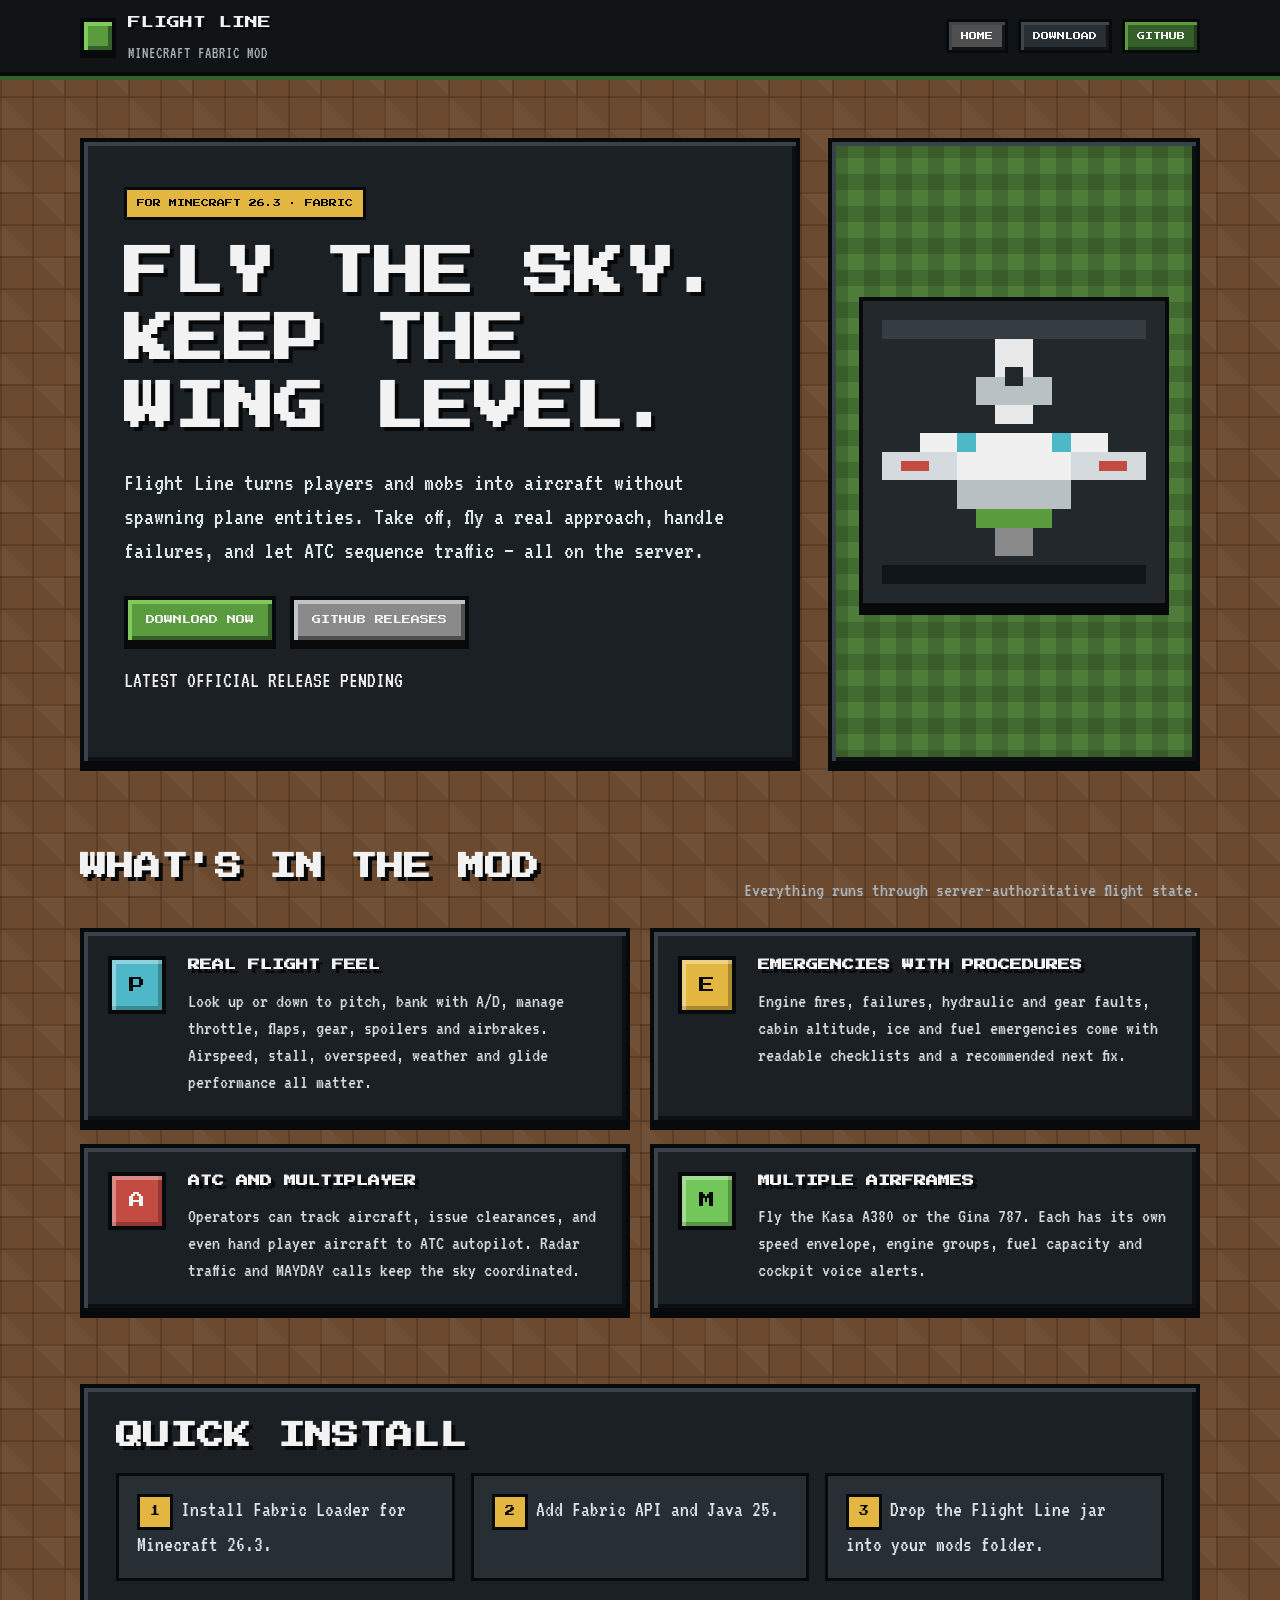
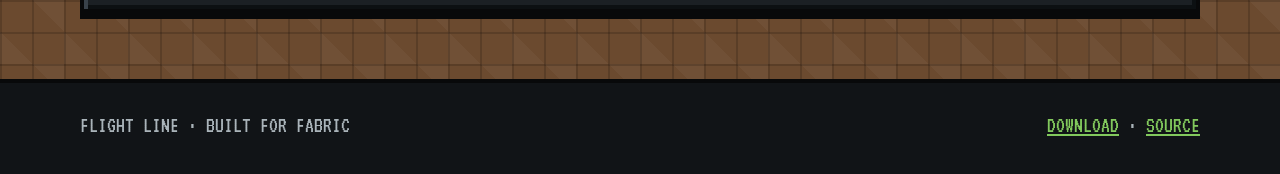
==== docs/index.html @ 32853e90 "Add blocky Flight Line website with release downloads" ====
<!doctype html>
<html lang="en">
<head>
    <meta charset="utf-8">
    <meta name="viewport" content="width=device-width, initial-scale=1">
    <title>Flight Line — Aircraft flight for Minecraft</title>
    <meta name="description" content="Flight Line is a Fabric mod that turns players and mobs into aircraft without adding plane entities. Fly airliners, manage emergencies, and work with ATC.">
    <link rel="stylesheet" href="style.css">
</head>
<body>
    <header class="site-header">
        <div class="container header-inner">
            <a class="brand" href="index.html" aria-label="Flight Line home">
                <span class="brand-mark" aria-hidden="true"></span>
                <span>
                    <span class="brand-name">FLIGHT LINE</span>
                    <span class="brand-sub">MINECRAFT FABRIC MOD</span>
                </span>
            </a>
            <nav class="nav" aria-label="Main navigation">
                <a class="nav-link active" href="index.html">HOME</a>
                <a class="nav-link" href="download.html">DOWNLOAD</a>
                <a class="nav-link github" href="https://github.com/notmicrosoft2000-cmd/flightline" target="_blank" rel="noreferrer">GITHUB</a>
            </nav>
        </div>
    </header>

    <main>
        <section class="container hero">
            <div class="hero-copy pixel-box">
                <span class="eyebrow">FOR MINECRAFT 26.3 · FABRIC</span>
                <h1>Fly the sky.<br>Keep the wing level.</h1>
                <p class="lead">Flight Line turns players and mobs into aircraft without spawning plane entities. Take off, fly a real approach, handle failures, and let ATC sequence traffic — all on the server.</p>
                <div class="hero-actions">
                    <a class="btn primary" href="download.html">DOWNLOAD NOW</a>
                    <a class="btn" href="https://github.com/notmicrosoft2000-cmd/flightline/releases" target="_blank" rel="noreferrer">GITHUB RELEASES</a>
                </div>
                <p><span data-latest-version>LATEST OFFICIAL RELEASE PENDING</span></p>
            </div>

            <div class="art-panel pixel-box" aria-label="Pixel art of a Flight Line aircraft">
                <svg class="pixel-art" viewBox="0 0 32 32" role="img" aria-labelledby="plane-title">
                    <title id="plane-title">Pixel art airliner</title>
                    <rect width="32" height="32" fill="#22282c"/>
                    <rect x="2" y="2" width="28" height="2" fill="#353d43"/>
                    <rect x="2" y="28" width="28" height="2" fill="#111517"/>
                    <rect x="14" y="4" width="4" height="9" fill="#e8e8e8"/>
                    <rect x="12" y="8" width="8" height="3" fill="#b9c1c5"/>
                    <rect x="6" y="14" width="20" height="5" fill="#f0f0f0"/>
                    <rect x="2" y="16" width="8" height="3" fill="#d5dade"/>
                    <rect x="22" y="16" width="8" height="3" fill="#d5dade"/>
                    <rect x="10" y="19" width="12" height="3" fill="#b8c0c4"/>
                    <rect x="12" y="22" width="8" height="2" fill="#5a9b3d"/>
                    <rect x="14" y="24" width="4" height="3" fill="#8a8a8a"/>
                    <rect x="10" y="14" width="2" height="2" fill="#4eb8c8"/>
                    <rect x="20" y="14" width="2" height="2" fill="#4eb8c8"/>
                    <rect x="15" y="7" width="2" height="2" fill="#22282c"/>
                    <rect x="4" y="17" width="3" height="1" fill="#c44b42"/>
                    <rect x="25" y="17" width="3" height="1" fill="#c44b42"/>
                </svg>
            </div>
        </section>

        <section class="container section">
            <div class="section-heading">
                <h2>What's in the mod</h2>
                <p>Everything runs through server-authoritative flight state.</p>
            </div>
            <div class="feature-grid">
                <article class="feature-card pixel-box">
                    <div class="feature-icon" aria-hidden="true">P</div>
                    <div>
                        <h3>Real flight feel</h3>
                        <p>Look up or down to pitch, bank with A/D, manage throttle, flaps, gear, spoilers and airbrakes. Airspeed, stall, overspeed, weather and glide performance all matter.</p>
                    </div>
                </article>
                <article class="feature-card pixel-box">
                    <div class="feature-icon" aria-hidden="true">E</div>
                    <div>
                        <h3>Emergencies with procedures</h3>
                        <p>Engine fires, failures, hydraulic and gear faults, cabin altitude, ice and fuel emergencies come with readable checklists and a recommended next fix.</p>
                    </div>
                </article>
                <article class="feature-card pixel-box">
                    <div class="feature-icon" aria-hidden="true">A</div>
                    <div>
                        <h3>ATC and multiplayer</h3>
                        <p>Operators can track aircraft, issue clearances, and even hand player aircraft to ATC autopilot. Radar traffic and MAYDAY calls keep the sky coordinated.</p>
                    </div>
                </article>
                <article class="feature-card pixel-box">
                    <div class="feature-icon" aria-hidden="true">M</div>
                    <div>
                        <h3>Multiple airframes</h3>
                        <p>Fly the Kasa A380 or the Gina 787. Each has its own speed envelope, engine groups, fuel capacity and cockpit voice alerts.</p>
                    </div>
                </article>
            </div>
        </section>

        <section class="container section">
            <div class="install pixel-box">
                <h2>Quick install</h2>
                <ol class="steps">
                    <li>Install Fabric Loader for Minecraft 26.3.</li>
                    <li>Add Fabric API and Java 25.</li>
                    <li>Drop the Flight Line jar into your mods folder.</li>
                </ol>
            </div>
        </section>
    </main>

    <footer class="site-footer">
        <div class="container">
            <span>FLIGHT LINE · BUILT FOR FABRIC</span>
            <span><a href="download.html">DOWNLOAD</a> · <a href="https://github.com/notmicrosoft2000-cmd/flightline" target="_blank" rel="noreferrer">SOURCE</a></span>
        </div>
    </footer>

    <script src="script.js"></script>
</body>
</html>
---- docs/style.css ----
@import url("https://fonts.googleapis.com/css2?family=Press+Start+2P&family=VT323&display=swap");

:root {
    --black: #08090a;
    --ink: #111417;
    --panel: #1b2024;
    --panel-light: #272e34;
    --stone: #8a8a8a;
    --stone-light: #c3c3c3;
    --stone-dark: #4f4f4f;
    --grass: #5a9b3d;
    --grass-light: #82c95d;
    --grass-dark: #355f29;
    --dirt: #6b4a2f;
    --dirt-dark: #4a3321;
    --white: #f2f2f2;
    --muted: #aab4ba;
    --red: #c44b42;
    --amber: #e2b640;
    --cyan: #4eb8c8;
    --green: #73c75a;
}

* {
    box-sizing: border-box;
}

html {
    scroll-behavior: smooth;
}

body {
    margin: 0;
    min-height: 100vh;
    color: var(--white);
    font-family: "VT323", "Courier New", monospace;
    font-size: 22px;
    line-height: 1.35;
    background-color: var(--dirt);
    background-image:
        linear-gradient(90deg, rgba(0, 0, 0, 0.16) 2px, transparent 2px),
        linear-gradient(rgba(0, 0, 0, 0.16) 2px, transparent 2px),
        linear-gradient(45deg, rgba(255, 255, 255, 0.035) 25%, transparent 25%, transparent 75%, rgba(255, 255, 255, 0.035) 75%);
    background-size: 32px 32px, 32px 32px, 64px 64px;
    image-rendering: pixelated;
}

a {
    color: inherit;
}

img,
svg {
    image-rendering: pixelated;
    shape-rendering: crispEdges;
}

.container {
    width: min(1120px, calc(100% - 40px));
    margin: 0 auto;
}

.site-header {
    background: var(--ink);
    border-bottom: 4px solid var(--black);
    box-shadow: 0 4px 0 var(--grass-dark);
}

.header-inner {
    min-height: 72px;
    display: flex;
    align-items: center;
    justify-content: space-between;
    gap: 20px;
}

.brand {
    display: flex;
    align-items: center;
    gap: 12px;
    text-decoration: none;
}

.brand-mark {
    width: 36px;
    height: 36px;
    background: var(--grass);
    border: 4px solid var(--black);
    box-shadow:
        inset 4px 4px 0 var(--grass-light),
        inset -4px -4px 0 var(--grass-dark),
        0 4px 0 var(--black);
}

.brand-name {
    font-family: "Press Start 2P", "Courier New", monospace;
    font-size: 13px;
    line-height: 1.4;
    color: var(--white);
    text-shadow: 3px 3px 0 var(--black);
}

.brand-sub {
    display: block;
    margin-top: 5px;
    font-family: "VT323", monospace;
    font-size: 16px;
    letter-spacing: 1px;
    color: var(--muted);
    text-shadow: none;
}

.nav {
    display: flex;
    align-items: center;
    gap: 10px;
    flex-wrap: wrap;
}

.nav-link {
    padding: 9px 12px;
    color: var(--white);
    background: var(--panel-light);
    border: 3px solid var(--black);
    box-shadow: inset 3px 3px 0 #3d464d, inset -3px -3px 0 #121619;
    font-family: "Press Start 2P", "Courier New", monospace;
    font-size: 8px;
    text-decoration: none;
    text-transform: uppercase;
}

.nav-link:hover,
.nav-link.active {
    background: var(--stone-dark);
    color: #fff;
}

.nav-link.github {
    background: var(--grass-dark);
    box-shadow: inset 3px 3px 0 var(--grass), inset -3px -3px 0 #233d1e;
}

.pixel-box {
    background: var(--panel);
    border: 4px solid var(--black);
    box-shadow:
        inset 4px 4px 0 #39424a,
        inset -4px -4px 0 #0c1012,
        0 6px 0 var(--black);
}

.btn {
    display: inline-flex;
    align-items: center;
    justify-content: center;
    gap: 10px;
    min-height: 48px;
    padding: 12px 18px;
    color: var(--white);
    background: var(--stone);
    border: 4px solid var(--black);
    box-shadow:
        inset 4px 4px 0 var(--stone-light),
        inset -4px -4px 0 var(--stone-dark),
        0 5px 0 var(--black);
    font-family: "Press Start 2P", "Courier New", monospace;
    font-size: 9px;
    line-height: 1.5;
    text-decoration: none;
    text-transform: uppercase;
    cursor: pointer;
}

.btn:hover {
    background: #a3a3a3;
}

.btn:active {
    transform: translateY(4px);
    box-shadow:
        inset 4px 4px 0 var(--stone-dark),
        inset -4px -4px 0 var(--stone-light),
        0 1px 0 var(--black);
}

.btn.primary {
    background: var(--grass);
    box-shadow:
        inset 4px 4px 0 var(--grass-light),
        inset -4px -4px 0 var(--grass-dark),
        0 5px 0 var(--black);
}

.btn.primary:hover {
    background: #68ae48;
}

.btn.danger {
    background: var(--red);
    box-shadow:
        inset 4px 4px 0 #e07b72,
        inset -4px -4px 0 #7c2c27,
        0 5px 0 var(--black);
}

.btn:focus-visible,
.nav-link:focus-visible {
    outline: 3px solid var(--amber);
    outline-offset: 3px;
}

.hero {
    display: grid;
    grid-template-columns: minmax(0, 1.45fr) minmax(260px, 0.75fr);
    gap: 28px;
    align-items: stretch;
    padding: 62px 0 46px;
}

.hero-copy {
    padding: 44px 40px;
}

.eyebrow {
    display: inline-block;
    margin-bottom: 20px;
    padding: 8px 10px;
    color: var(--black);
    background: var(--amber);
    border: 3px solid var(--black);
    font-family: "Press Start 2P", "Courier New", monospace;
    font-size: 8px;
    text-transform: uppercase;
}

h1,
h2,
h3 {
    font-family: "Press Start 2P", "Courier New", monospace;
    color: var(--white);
    text-shadow: 4px 4px 0 var(--black);
    text-transform: uppercase;
}

h1 {
    margin: 0 0 24px;
    font-size: clamp(24px, 4.6vw, 50px);
    line-height: 1.35;
}

h2 {
    margin: 0 0 18px;
    font-size: clamp(17px, 2.6vw, 27px);
    line-height: 1.45;
}

h3 {
    margin: 0 0 12px;
    font-size: 12px;
    line-height: 1.6;
}

.lead {
    max-width: 660px;
    margin: 0 0 28px;
    color: #dce5e9;
    font-size: 25px;
}

.hero-actions {
    display: flex;
    flex-wrap: wrap;
    gap: 14px;
}

.art-panel {
    display: grid;
    place-items: center;
    min-height: 330px;
    padding: 24px;
    background-color: #4d7d39;
    background-image:
        linear-gradient(90deg, rgba(0, 0, 0, 0.14) 16px, transparent 16px),
        linear-gradient(rgba(0, 0, 0, 0.14) 16px, transparent 16px);
    background-size: 32px 32px;
}

.pixel-art {
    width: min(100%, 310px);
    height: auto;
    border: 4px solid var(--black);
    background: #22282c;
    box-shadow: 0 8px 0 var(--black);
}

.section {
    padding: 36px 0;
}

.section-heading {
    display: flex;
    align-items: end;
    justify-content: space-between;
    gap: 20px;
    margin-bottom: 24px;
}

.section-heading p {
    margin: 0;
    color: var(--muted);
    font-size: 20px;
    text-align: right;
}

.feature-grid {
    display: grid;
    grid-template-columns: repeat(2, minmax(0, 1fr));
    gap: 20px;
}

.feature-card {
    display: grid;
    grid-template-columns: 62px 1fr;
    gap: 18px;
    padding: 24px;
}

.feature-icon {
    width: 58px;
    height: 58px;
    display: grid;
    place-items: center;
    color: var(--black);
    background: var(--cyan);
    border: 4px solid var(--black);
    box-shadow: inset 4px 4px 0 rgba(255, 255, 255, 0.35), inset -4px -4px 0 rgba(0, 0, 0, 0.25);
    font-family: "Press Start 2P", monospace;
    font-size: 16px;
}

.feature-card:nth-child(2) .feature-icon {
    background: var(--amber);
}

.feature-card:nth-child(3) .feature-icon {
    background: var(--red);
    color: var(--white);
}

.feature-card:nth-child(4) .feature-icon {
    background: var(--green);
}

.feature-card p {
    margin: 0;
    color: #d2dade;
    font-size: 20px;
}

.install {
    padding: 28px 32px;
}

.steps {
    display: grid;
    grid-template-columns: repeat(3, minmax(0, 1fr));
    gap: 16px;
    margin: 0;
    padding: 0;
    list-style: none;
    counter-reset: step;
}

.steps li {
    counter-increment: step;
    padding: 18px;
    background: var(--panel-light);
    border: 3px solid var(--black);
    color: #dce4e8;
}

.steps li::before {
    content: counter(step);
    display: inline-grid;
    place-items: center;
    width: 30px;
    height: 30px;
    margin-right: 8px;
    color: var(--black);
    background: var(--amber);
    border: 3px solid var(--black);
    font-family: "Press Start 2P", monospace;
    font-size: 10px;
}

.page-title {
    padding: 46px 0 8px;
}

.page-title p {
    max-width: 720px;
    margin: 0;
    color: var(--muted);
    font-size: 22px;
}

.download-layout {
    display: grid;
    grid-template-columns: minmax(0, 1fr) 310px;
    gap: 22px;
    align-items: start;
    padding: 24px 0 52px;
}

.release-card,
.side-card {
    padding: 26px 28px;
}

.release-status {
    color: var(--amber);
    font-family: "Press Start 2P", monospace;
    font-size: 9px;
    text-transform: uppercase;
}

.release-heading {
    display: flex;
    align-items: center;
    flex-wrap: wrap;
    gap: 10px;
    margin-bottom: 10px;
}

.release-title {
    margin: 0;
    font-family: "Press Start 2P", monospace;
    font-size: 16px;
    line-height: 1.5;
    text-shadow: 3px 3px 0 var(--black);
    overflow-wrap: anywhere;
}

.release-meta {
    margin: 0 0 18px;
    color: var(--muted);
}

.release-notes {
    margin: 0 0 22px;
    padding: 16px;
    max-height: 220px;
    overflow: auto;
    white-space: pre-wrap;
    color: #d3dce0;
    background: #111619;
    border: 3px solid var(--black);
}

.release-actions {
    display: flex;
    flex-wrap: wrap;
    gap: 12px;
}

.tag {
    display: inline-block;
    padding: 6px 8px;
    color: var(--black);
    background: var(--amber);
    border: 3px solid var(--black);
    font-family: "Press Start 2P", monospace;
    font-size: 7px;
    text-transform: uppercase;
}

.tag.prerelease {
    background: var(--red);
    color: var(--white);
}

.release-list {
    display: grid;
    gap: 16px;
    margin-top: 22px;
}

.release-item {
    padding: 20px 22px;
}

.release-item-top {
    display: flex;
    align-items: flex-start;
    justify-content: space-between;
    gap: 14px;
    margin-bottom: 12px;
}

.release-item h3 {
    margin: 0;
    overflow-wrap: anywhere;
}

.release-item .release-meta {
    margin: 0 0 14px;
}

.side-card h3 {
    color: var(--amber);
}

.side-card ul {
    margin: 0;
    padding-left: 24px;
    color: #d2dade;
}

.side-card li + li {
    margin-top: 8px;
}

.side-card code {
    color: var(--green);
    font-family: "VT323", monospace;
    font-size: 20px;
}

.site-footer {
    margin-top: 30px;
    padding: 28px 0 34px;
    background: var(--ink);
    border-top: 4px solid var(--black);
    color: var(--muted);
    text-align: center;
}

.site-footer .container {
    display: flex;
    justify-content: space-between;
    gap: 16px;
    flex-wrap: wrap;
}

.site-footer a {
    color: var(--grass-light);
}

@media (max-width: 860px) {
    .hero,
    .download-layout {
        grid-template-columns: 1fr;
    }

    .hero-copy {
        padding: 30px 24px;
    }

    .section-heading {
        align-items: start;
        flex-direction: column;
    }

    .section-heading p {
        text-align: left;
    }

    .feature-grid {
        grid-template-columns: 1fr;
    }

    .steps {
        grid-template-columns: 1fr;
    }

    .header-inner {
        align-items: flex-start;
        flex-direction: column;
        padding: 16px 0;
    }
}

@media (max-width: 520px) {
    body {
        font-size: 20px;
    }

    .container {
        width: min(100% - 24px, 1120px);
    }

    .hero-copy,
    .release-card,
    .side-card,
    .install {
        padding: 22px 18px;
    }

    .feature-card {
        grid-template-columns: 1fr;
    }

    .btn {
        width: 100%;
    }
}
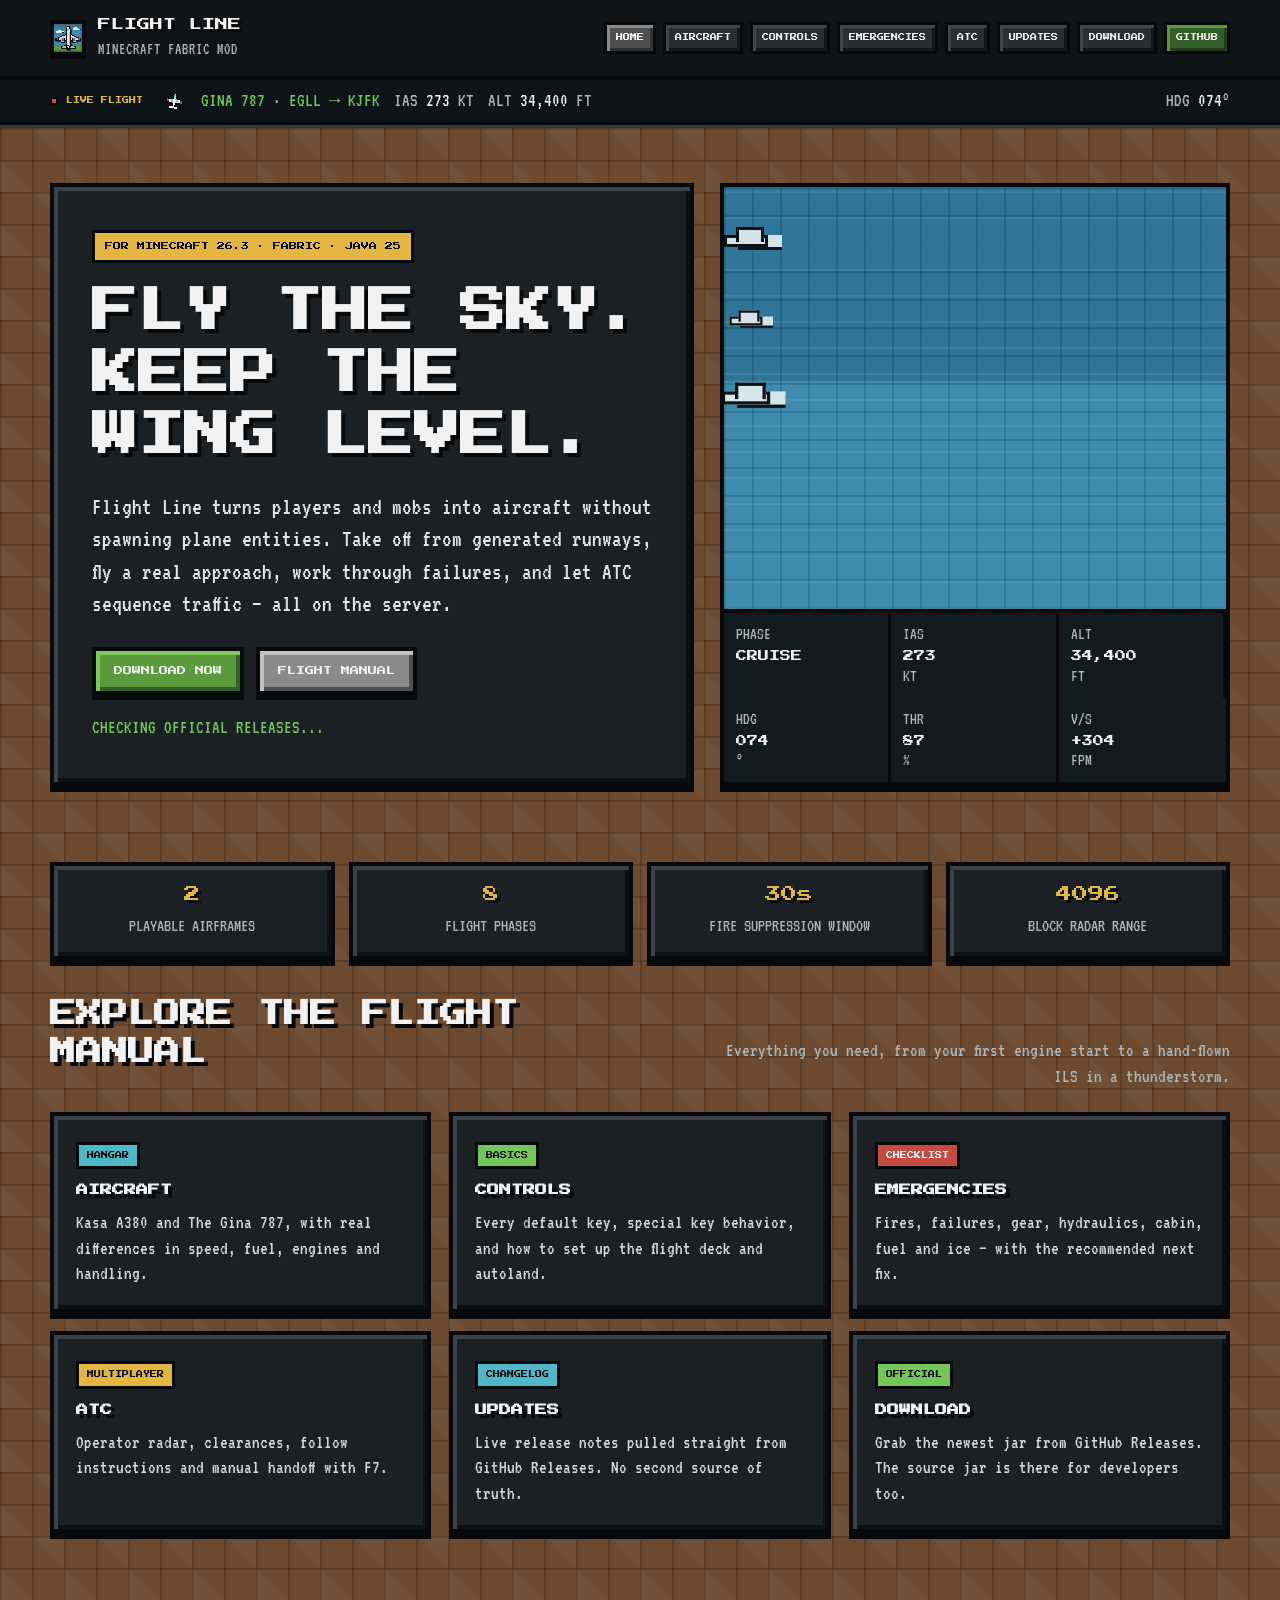
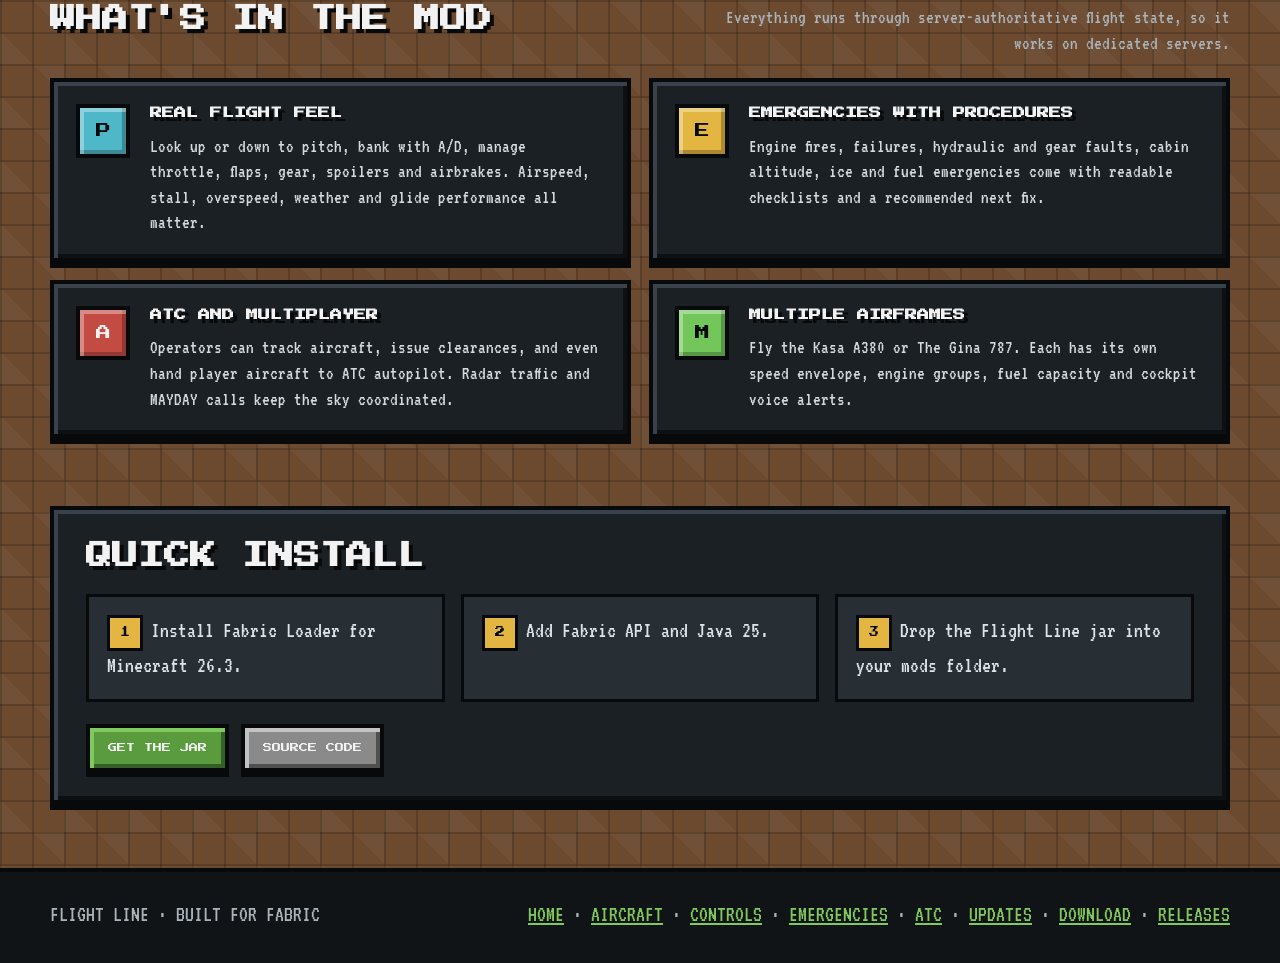
==== commit 29be2af4: "Expand Flight Line website with flight guide and live animation" ====
--- a/docs/index.html
+++ b/docs/index.html
@@ -5,66 +5,126 @@
     <meta name="viewport" content="width=device-width, initial-scale=1">
     <title>Flight Line — Aircraft flight for Minecraft</title>
     <meta name="description" content="Flight Line is a Fabric mod that turns players and mobs into aircraft without adding plane entities. Fly airliners, manage emergencies, and work with ATC.">
+    <meta name="theme-color" content="#111417">
+    <meta property="og:type" content="website">
+    <meta property="og:title" content="Flight Line — Aircraft flight for Minecraft">
+    <meta property="og:description" content="Fly the sky. Keep the wing level. Server-authoritative aircraft flight for Minecraft 26.3.">
+    <meta property="og:image" content="https://notmicrosoft2000-cmd.github.io/flightline/og-image.png">
+    <link rel="icon" href="favicon.png" type="image/png">
+    <link rel="apple-touch-icon" href="favicon.png">
     <link rel="stylesheet" href="style.css">
 </head>
-<body>
-    <header class="site-header">
-        <div class="container header-inner">
-            <a class="brand" href="index.html" aria-label="Flight Line home">
-                <span class="brand-mark" aria-hidden="true"></span>
-                <span>
-                    <span class="brand-name">FLIGHT LINE</span>
-                    <span class="brand-sub">MINECRAFT FABRIC MOD</span>
-                </span>
-            </a>
-            <nav class="nav" aria-label="Main navigation">
-                <a class="nav-link active" href="index.html">HOME</a>
-                <a class="nav-link" href="download.html">DOWNLOAD</a>
-                <a class="nav-link github" href="https://github.com/notmicrosoft2000-cmd/flightline" target="_blank" rel="noreferrer">GITHUB</a>
-            </nav>
+<body data-page="home">
+    <div data-site-header></div>
+    <div data-flight-ticker></div>
+    <noscript>
+        <div class="container" style="padding-top:18px">
+            <p class="callout warn">This site uses JavaScript for navigation and live release data. You can still visit the <a href="https://github.com/notmicrosoft2000-cmd/flightline" target="_blank" rel="noreferrer">GitHub repository</a>.</p>
         </div>
-    </header>
+    </noscript>
 
     <main>
         <section class="container hero">
             <div class="hero-copy pixel-box">
-                <span class="eyebrow">FOR MINECRAFT 26.3 · FABRIC</span>
+                <span class="eyebrow">FOR MINECRAFT 26.3 · FABRIC · JAVA 25</span>
                 <h1>Fly the sky.<br>Keep the wing level.</h1>
-                <p class="lead">Flight Line turns players and mobs into aircraft without spawning plane entities. Take off, fly a real approach, handle failures, and let ATC sequence traffic — all on the server.</p>
+                <p class="lead">Flight Line turns players and mobs into aircraft without spawning plane entities. Take off from generated runways, fly a real approach, work through failures, and let ATC sequence traffic — all on the server.</p>
                 <div class="hero-actions">
                     <a class="btn primary" href="download.html">DOWNLOAD NOW</a>
-                    <a class="btn" href="https://github.com/notmicrosoft2000-cmd/flightline/releases" target="_blank" rel="noreferrer">GITHUB RELEASES</a>
+                    <a class="btn" href="controls.html">FLIGHT MANUAL</a>
                 </div>
-                <p><span data-latest-version>LATEST OFFICIAL RELEASE PENDING</span></p>
+                <p class="hero-note"><span data-latest-version>CHECKING OFFICIAL RELEASES...</span></p>
             </div>
 
-            <div class="art-panel pixel-box" aria-label="Pixel art of a Flight Line aircraft">
-                <svg class="pixel-art" viewBox="0 0 32 32" role="img" aria-labelledby="plane-title">
-                    <title id="plane-title">Pixel art airliner</title>
-                    <rect width="32" height="32" fill="#22282c"/>
-                    <rect x="2" y="2" width="28" height="2" fill="#353d43"/>
-                    <rect x="2" y="28" width="28" height="2" fill="#111517"/>
-                    <rect x="14" y="4" width="4" height="9" fill="#e8e8e8"/>
-                    <rect x="12" y="8" width="8" height="3" fill="#b9c1c5"/>
-                    <rect x="6" y="14" width="20" height="5" fill="#f0f0f0"/>
-                    <rect x="2" y="16" width="8" height="3" fill="#d5dade"/>
-                    <rect x="22" y="16" width="8" height="3" fill="#d5dade"/>
-                    <rect x="10" y="19" width="12" height="3" fill="#b8c0c4"/>
-                    <rect x="12" y="22" width="8" height="2" fill="#5a9b3d"/>
-                    <rect x="14" y="24" width="4" height="3" fill="#8a8a8a"/>
-                    <rect x="10" y="14" width="2" height="2" fill="#4eb8c8"/>
-                    <rect x="20" y="14" width="2" height="2" fill="#4eb8c8"/>
-                    <rect x="15" y="7" width="2" height="2" fill="#22282c"/>
-                    <rect x="4" y="17" width="3" height="1" fill="#c44b42"/>
-                    <rect x="25" y="17" width="3" height="1" fill="#c44b42"/>
-                </svg>
+            <div class="live-panel pixel-box" data-live-flight aria-label="Animated Flight Line aircraft with live flight instruments">
+                <div class="live-sky">
+                    <div class="cloud cloud-a" aria-hidden="true"></div>
+                    <div class="cloud cloud-b" aria-hidden="true"></div>
+                    <div class="cloud cloud-c" aria-hidden="true"></div>
+                    <svg class="live-plane" viewBox="-32 -32 64 64" aria-hidden="true">
+                        <g data-plane data-plane-mode="hero">
+                            <g fill="#0b0e10">
+                                <rect x="-3" y="-16" width="6" height="32"/>
+                                <rect x="-17" y="-4" width="34" height="8"/>
+                                <rect x="-10" y="11" width="20" height="6"/>
+                                <rect x="-8" y="-5" width="6" height="10"/>
+                                <rect x="2" y="-5" width="6" height="10"/>
+                            </g>
+                            <g fill="#f2f5f5">
+                                <rect x="-2" y="-15" width="4" height="30"/>
+                                <rect x="-16" y="-3" width="32" height="6"/>
+                                <rect x="-9" y="12" width="18" height="4"/>
+                                <rect x="-7" y="-4" width="4" height="8" fill="#aeb9be"/>
+                                <rect x="3" y="-4" width="4" height="8" fill="#aeb9be"/>
+                            </g>
+                            <rect x="-16" y="-3" width="4" height="6" fill="#c44b42"/>
+                            <rect x="12" y="-3" width="4" height="6" fill="#c44b42"/>
+                            <rect x="-2" y="-12" width="4" height="4" fill="#4eb8c8"/>
+                            <rect x="-1" y="-11" width="2" height="2" fill="#8fd7e2"/>
+                        </g>
+                    </svg>
+                </div>
+                <div class="live-hud">
+                    <span>PHASE <b data-flight-stage>CRUISE</b></span>
+                    <span>IAS <b data-flight-speed>262</b> KT</span>
+                    <span>ALT <b data-flight-altitude>34,000</b> FT</span>
+                    <span>HDG <b data-flight-heading>072</b>°</span>
+                    <span>THR <b data-flight-throttle>84</b>%</span>
+                    <span>V/S <b data-flight-vertical>+0</b> FPM</span>
+                </div>
+            </div>
+        </section>
+
+        <section class="container section">
+            <div class="stat-strip">
+                <div class="stat pixel-box"><b>2</b><span>PLAYABLE AIRFRAMES</span></div>
+                <div class="stat pixel-box"><b>8</b><span>FLIGHT PHASES</span></div>
+                <div class="stat pixel-box"><b>30s</b><span>FIRE SUPPRESSION WINDOW</span></div>
+                <div class="stat pixel-box"><b>4096</b><span>BLOCK RADAR RANGE</span></div>
+            </div>
+
+            <div class="section-heading">
+                <h2>Explore the flight manual</h2>
+                <p>Everything you need, from your first engine start to a hand-flown ILS in a thunderstorm.</p>
+            </div>
+            <div class="link-grid">
+                <a class="link-card pixel-box" href="aircraft.html">
+                    <span class="tag cyan">HANGAR</span>
+                    <h3>Aircraft</h3>
+                    <p>Kasa A380 and The Gina 787, with real differences in speed, fuel, engines and handling.</p>
+                </a>
+                <a class="link-card pixel-box" href="controls.html">
+                    <span class="tag green">BASICS</span>
+                    <h3>Controls</h3>
+                    <p>Every default key, special key behavior, and how to set up the flight deck and autoland.</p>
+                </a>
+                <a class="link-card pixel-box" href="emergencies.html">
+                    <span class="tag prerelease">CHECKLIST</span>
+                    <h3>Emergencies</h3>
+                    <p>Fires, failures, gear, hydraulics, cabin, fuel and ice — with the recommended next fix.</p>
+                </a>
+                <a class="link-card pixel-box" href="atc.html">
+                    <span class="tag">MULTIPLAYER</span>
+                    <h3>ATC</h3>
+                    <p>Operator radar, clearances, follow instructions and manual handoff with F7.</p>
+                </a>
+                <a class="link-card pixel-box" href="updates.html">
+                    <span class="tag cyan">CHANGELOG</span>
+                    <h3>Updates</h3>
+                    <p>Live release notes pulled straight from GitHub Releases. No second source of truth.</p>
+                </a>
+                <a class="link-card pixel-box" href="download.html">
+                    <span class="tag green">OFFICIAL</span>
+                    <h3>Download</h3>
+                    <p>Grab the newest jar from GitHub Releases. The source jar is there for developers too.</p>
+                </a>
             </div>
         </section>
 
         <section class="container section">
             <div class="section-heading">
                 <h2>What's in the mod</h2>
-                <p>Everything runs through server-authoritative flight state.</p>
+                <p>Everything runs through server-authoritative flight state, so it works on dedicated servers.</p>
             </div>
             <div class="feature-grid">
                 <article class="feature-card pixel-box">
@@ -92,7 +152,7 @@
                     <div class="feature-icon" aria-hidden="true">M</div>
                     <div>
                         <h3>Multiple airframes</h3>
-                        <p>Fly the Kasa A380 or the Gina 787. Each has its own speed envelope, engine groups, fuel capacity and cockpit voice alerts.</p>
+                        <p>Fly the Kasa A380 or The Gina 787. Each has its own speed envelope, engine groups, fuel capacity and cockpit voice alerts.</p>
                     </div>
                 </article>
             </div>
@@ -106,17 +166,16 @@
                     <li>Add Fabric API and Java 25.</li>
                     <li>Drop the Flight Line jar into your mods folder.</li>
                 </ol>
+                <div class="hero-actions" style="margin-top:22px">
+                    <a class="btn primary" href="download.html">GET THE JAR</a>
+                    <a class="btn" href="https://github.com/notmicrosoft2000-cmd/flightline" target="_blank" rel="noreferrer">SOURCE CODE</a>
+                </div>
             </div>
         </section>
     </main>
 
-    <footer class="site-footer">
-        <div class="container">
-            <span>FLIGHT LINE · BUILT FOR FABRIC</span>
-            <span><a href="download.html">DOWNLOAD</a> · <a href="https://github.com/notmicrosoft2000-cmd/flightline" target="_blank" rel="noreferrer">SOURCE</a></span>
-        </div>
-    </footer>
-
+    <div data-site-footer></div>
+    <script src="site.js"></script>
     <script src="script.js"></script>
 </body>
 </html>
--- a/docs/style.css
+++ b/docs/style.css
@@ -12,7 +12,6 @@
     --grass-light: #82c95d;
     --grass-dark: #355f29;
     --dirt: #6b4a2f;
-    --dirt-dark: #4a3321;
     --white: #f2f2f2;
     --muted: #aab4ba;
     --red: #c44b42;
@@ -56,7 +55,7 @@
 }
 
 .container {
-    width: min(1120px, calc(100% - 40px));
+    width: min(1180px, calc(100% - 40px));
     margin: 0 auto;
 }
 
@@ -67,32 +66,30 @@
 }
 
 .header-inner {
-    min-height: 72px;
+    min-height: 76px;
     display: flex;
     align-items: center;
     justify-content: space-between;
-    gap: 20px;
+    gap: 18px;
 }
 
 .brand {
     display: flex;
     align-items: center;
     gap: 12px;
+    flex-shrink: 0;
     text-decoration: none;
 }
 
-.brand-mark {
+.brand-icon {
     width: 36px;
     height: 36px;
-    background: var(--grass);
-    border: 4px solid var(--black);
-    box-shadow:
-        inset 4px 4px 0 var(--grass-light),
-        inset -4px -4px 0 var(--grass-dark),
-        0 4px 0 var(--black);
+    border: 3px solid var(--black);
+    box-shadow: 0 3px 0 var(--black);
 }
 
 .brand-name {
+    display: block;
     font-family: "Press Start 2P", "Courier New", monospace;
     font-size: 13px;
     line-height: 1.4;
@@ -113,20 +110,23 @@
 .nav {
     display: flex;
     align-items: center;
-    gap: 10px;
+    justify-content: flex-end;
+    gap: 7px;
     flex-wrap: wrap;
 }
 
 .nav-link {
-    padding: 9px 12px;
+    padding: 8px 9px;
     color: var(--white);
     background: var(--panel-light);
     border: 3px solid var(--black);
     box-shadow: inset 3px 3px 0 #3d464d, inset -3px -3px 0 #121619;
     font-family: "Press Start 2P", "Courier New", monospace;
-    font-size: 8px;
+    font-size: 7px;
+    line-height: 1.4;
     text-decoration: none;
     text-transform: uppercase;
+    white-space: nowrap;
 }
 
 .nav-link:hover,
@@ -135,9 +135,71 @@
     color: #fff;
 }
 
+.nav-link.active {
+    box-shadow: inset 3px 3px 0 #8a8a8a, inset -3px -3px 0 #2c3236;
+}
+
 .nav-link.github {
     background: var(--grass-dark);
     box-shadow: inset 3px 3px 0 var(--grass), inset -3px -3px 0 #233d1e;
+}
+
+.flight-ticker {
+    background: #0d1418;
+    border-bottom: 3px solid var(--black);
+    box-shadow: 0 3px 0 #2b3a42;
+}
+
+.ticker-inner {
+    min-height: 42px;
+    display: flex;
+    align-items: center;
+    gap: 14px;
+    overflow: hidden;
+    color: #d8e4e8;
+    font-size: 19px;
+    white-space: nowrap;
+}
+
+.ticker-label {
+    display: inline-flex;
+    align-items: center;
+    gap: 8px;
+    color: var(--amber);
+    font-family: "Press Start 2P", monospace;
+    font-size: 7px;
+}
+
+.live-dot {
+    width: 8px;
+    height: 8px;
+    background: var(--red);
+    border: 2px solid var(--black);
+    animation: pulse 1.6s steps(2, end) infinite;
+}
+
+.ticker-plane {
+    width: 30px;
+    height: 30px;
+    flex: 0 0 30px;
+}
+
+.ticker-route {
+    color: var(--green);
+    font-size: 19px;
+}
+
+.ticker-stat {
+    color: var(--muted);
+}
+
+.ticker-stat b {
+    color: var(--white);
+    font-weight: normal;
+}
+
+.ticker-stat-last {
+    margin-left: auto;
 }
 
 .pixel-box {
@@ -195,14 +257,6 @@
     background: #68ae48;
 }
 
-.btn.danger {
-    background: var(--red);
-    box-shadow:
-        inset 4px 4px 0 #e07b72,
-        inset -4px -4px 0 #7c2c27,
-        0 5px 0 var(--black);
-}
-
 .btn:focus-visible,
 .nav-link:focus-visible {
     outline: 3px solid var(--amber);
@@ -211,19 +265,20 @@
 
 .hero {
     display: grid;
-    grid-template-columns: minmax(0, 1.45fr) minmax(260px, 0.75fr);
-    gap: 28px;
+    grid-template-columns: minmax(0, 1.2fr) minmax(320px, 0.95fr);
+    gap: 26px;
     align-items: stretch;
-    padding: 62px 0 46px;
+    padding: 58px 0 42px;
 }
 
 .hero-copy {
-    padding: 44px 40px;
-}
-
-.eyebrow {
+    padding: 42px 38px;
+}
+
+.eyebrow,
+.page-kicker {
     display: inline-block;
-    margin-bottom: 20px;
+    margin-bottom: 18px;
     padding: 8px 10px;
     color: var(--black);
     background: var(--amber);
@@ -244,57 +299,187 @@
 
 h1 {
     margin: 0 0 24px;
-    font-size: clamp(24px, 4.6vw, 50px);
+    font-size: clamp(24px, 4.2vw, 46px);
     line-height: 1.35;
 }
 
 h2 {
     margin: 0 0 18px;
-    font-size: clamp(17px, 2.6vw, 27px);
+    font-size: clamp(17px, 2.4vw, 26px);
     line-height: 1.45;
 }
 
 h3 {
-    margin: 0 0 12px;
+    margin: 0 0 10px;
     font-size: 12px;
     line-height: 1.6;
 }
 
+p {
+    margin: 0 0 16px;
+}
+
 .lead {
     max-width: 660px;
-    margin: 0 0 28px;
+    margin: 0 0 26px;
     color: #dce5e9;
-    font-size: 25px;
-}
-
-.hero-actions {
+    font-size: 24px;
+}
+
+.hero-actions,
+.release-actions {
     display: flex;
     flex-wrap: wrap;
+    gap: 12px;
+}
+
+.hero-note {
+    margin: 20px 0 0;
+    color: var(--green);
+    font-size: 19px;
+}
+
+.live-panel {
+    position: relative;
+    min-height: 390px;
+    overflow: hidden;
+    display: flex;
+    flex-direction: column;
+}
+
+.live-sky {
+    position: relative;
+    flex: 1;
+    min-height: 0;
+    overflow: hidden;
+    background:
+        linear-gradient(180deg, #2f7597 0%, #2f7597 46%, #3d8bad 46%, #3d8bad 100%);
+    border-bottom: 4px solid var(--black);
+}
+
+.live-sky::before {
+    content: "";
+    position: absolute;
+    inset: 0;
+    background-image:
+        linear-gradient(90deg, rgba(8, 9, 10, 0.14) 2px, transparent 2px),
+        linear-gradient(rgba(8, 9, 10, 0.14) 2px, transparent 2px),
+        repeating-linear-gradient(0deg, rgba(255, 255, 255, 0.08) 0 2px, transparent 2px 26px);
+    background-size: 28px 28px, 28px 28px, 100% 100%;
+    pointer-events: none;
+}
+
+.cloud {
+    position: absolute;
+    width: 44px;
+    height: 12px;
+    background: #e6f0f3;
+    border: 3px solid var(--black);
+    box-shadow: 14px 0 0 #e6f0f3, 14px 3px 0 var(--black);
+    opacity: 0.9;
+}
+
+.cloud::before {
+    content: "";
+    position: absolute;
+    left: 9px;
+    top: -11px;
+    width: 22px;
+    height: 12px;
+    background: #e6f0f3;
+    border: 3px solid var(--black);
+    border-bottom: 0;
+}
+
+.cloud-a {
+    top: 48px;
+    animation: drift 19s linear infinite;
+}
+
+.cloud-b {
+    top: 128px;
+    transform: scale(0.75);
+    animation: drift 27s linear infinite reverse;
+}
+
+.cloud-c {
+    top: 205px;
+    transform: scale(1.1);
+    animation: drift 34s linear infinite;
+}
+
+.live-plane {
+    position: absolute;
+    left: 0;
+    top: 0;
+    width: 96px;
+    height: 96px;
+    transform-origin: center;
+    will-change: transform;
+    filter: drop-shadow(5px 6px 0 rgba(8, 9, 10, 0.5));
+}
+
+.live-hud {
+    display: grid;
+    grid-template-columns: repeat(3, minmax(0, 1fr));
+    background: #111a1f;
+}
+
+.live-hud span {
+    padding: 10px 12px;
+    border-right: 3px solid var(--black);
+    color: var(--muted);
+    font-size: 17px;
+    white-space: nowrap;
+}
+
+.live-hud span:last-child {
+    border-right: 0;
+}
+
+.live-hud b {
+    display: block;
+    color: var(--white);
+    font-family: "Press Start 2P", monospace;
+    font-size: 11px;
+    font-weight: normal;
+    margin-top: 4px;
+}
+
+.live-hud .hud-stage b {
+    color: var(--green);
+}
+
+.stat-strip {
+    display: grid;
+    grid-template-columns: repeat(4, minmax(0, 1fr));
     gap: 14px;
-}
-
-.art-panel {
-    display: grid;
-    place-items: center;
-    min-height: 330px;
-    padding: 24px;
-    background-color: #4d7d39;
-    background-image:
-        linear-gradient(90deg, rgba(0, 0, 0, 0.14) 16px, transparent 16px),
-        linear-gradient(rgba(0, 0, 0, 0.14) 16px, transparent 16px);
-    background-size: 32px 32px;
-}
-
-.pixel-art {
-    width: min(100%, 310px);
-    height: auto;
-    border: 4px solid var(--black);
-    background: #22282c;
-    box-shadow: 0 8px 0 var(--black);
+    margin-bottom: 36px;
+}
+
+.stat {
+    padding: 18px;
+    text-align: center;
+}
+
+.stat b {
+    display: block;
+    color: var(--amber);
+    font-family: "Press Start 2P", monospace;
+    font-size: 16px;
+    font-weight: normal;
+    text-shadow: 3px 3px 0 var(--black);
+}
+
+.stat span {
+    display: block;
+    margin-top: 8px;
+    color: var(--muted);
+    font-size: 18px;
 }
 
 .section {
-    padding: 36px 0;
+    padding: 34px 0;
 }
 
 .section-heading {
@@ -302,40 +487,67 @@
     align-items: end;
     justify-content: space-between;
     gap: 20px;
-    margin-bottom: 24px;
+    margin-bottom: 22px;
 }
 
 .section-heading p {
+    max-width: 520px;
     margin: 0;
     color: var(--muted);
-    font-size: 20px;
+    font-size: 19px;
     text-align: right;
 }
 
+.feature-grid,
+.link-grid,
+.two-col,
+.checklist-grid,
+.airframe-grid {
+    display: grid;
+    gap: 18px;
+}
+
 .feature-grid {
-    display: grid;
     grid-template-columns: repeat(2, minmax(0, 1fr));
-    gap: 20px;
+}
+
+.link-grid {
+    grid-template-columns: repeat(3, minmax(0, 1fr));
+}
+
+.two-col {
+    grid-template-columns: repeat(2, minmax(0, 1fr));
+    align-items: start;
+}
+
+.checklist-grid {
+    grid-template-columns: repeat(2, minmax(0, 1fr));
+}
+
+.airframe-grid {
+    grid-template-columns: repeat(2, minmax(0, 1fr));
 }
 
 .feature-card {
     display: grid;
-    grid-template-columns: 62px 1fr;
-    gap: 18px;
-    padding: 24px;
+    grid-template-columns: 58px 1fr;
+    gap: 16px;
+    padding: 22px;
 }
 
 .feature-icon {
-    width: 58px;
-    height: 58px;
+    width: 54px;
+    height: 54px;
     display: grid;
     place-items: center;
     color: var(--black);
     background: var(--cyan);
     border: 4px solid var(--black);
-    box-shadow: inset 4px 4px 0 rgba(255, 255, 255, 0.35), inset -4px -4px 0 rgba(0, 0, 0, 0.25);
+    box-shadow:
+        inset 4px 4px 0 rgba(255, 255, 255, 0.35),
+        inset -4px -4px 0 rgba(0, 0, 0, 0.25);
     font-family: "Press Start 2P", monospace;
-    font-size: 16px;
+    font-size: 15px;
 }
 
 .feature-card:nth-child(2) .feature-icon {
@@ -351,13 +563,75 @@
     background: var(--green);
 }
 
-.feature-card p {
+.feature-card p,
+.link-card p,
+.airframe-card p,
+.callout p {
     margin: 0;
     color: #d2dade;
-    font-size: 20px;
-}
-
-.install {
+    font-size: 19px;
+}
+
+.link-card {
+    display: block;
+    padding: 22px;
+    text-decoration: none;
+    transition: transform 0.12s steps(2, end);
+}
+
+.link-card:hover {
+    transform: translateY(-4px);
+}
+
+.link-card .tag {
+    margin-bottom: 12px;
+}
+
+.link-card p {
+    margin-top: 8px;
+}
+
+.tag {
+    display: inline-block;
+    padding: 6px 8px;
+    color: var(--black);
+    background: var(--amber);
+    border: 3px solid var(--black);
+    font-family: "Press Start 2P", monospace;
+    font-size: 7px;
+    text-transform: uppercase;
+}
+
+.tag.prerelease {
+    background: var(--red);
+    color: var(--white);
+}
+
+.tag.green {
+    background: var(--green);
+}
+
+.tag.cyan {
+    background: var(--cyan);
+}
+
+.page-title {
+    padding: 46px 0 14px;
+}
+
+.page-title p {
+    max-width: 780px;
+    margin: 0;
+    color: var(--muted);
+    font-size: 22px;
+}
+
+.page-title h1 {
+    margin-bottom: 14px;
+}
+
+.install,
+.content-panel {
     padding: 28px 32px;
 }
 
@@ -393,15 +667,188 @@
     font-size: 10px;
 }
 
-.page-title {
-    padding: 46px 0 8px;
-}
-
-.page-title p {
-    max-width: 720px;
+.airframe-card {
+    padding: 26px;
+}
+
+.airframe-head {
+    display: flex;
+    align-items: flex-start;
+    justify-content: space-between;
+    gap: 12px;
+    margin-bottom: 16px;
+}
+
+.airframe-card.kasa .feature-icon {
+    background: var(--cyan);
+}
+
+.airframe-card.gina .feature-icon {
+    background: var(--amber);
+}
+
+.airframe-specs {
+    margin: 18px 0 0;
+    padding: 0;
+    list-style: none;
+    display: grid;
+    gap: 8px;
+}
+
+.airframe-specs li {
+    display: flex;
+    justify-content: space-between;
+    gap: 14px;
+    padding-bottom: 6px;
+    border-bottom: 2px dashed #3a454b;
+    color: var(--muted);
+    font-size: 18px;
+}
+
+.airframe-specs b {
+    color: var(--white);
+    font-weight: normal;
+    text-align: right;
+}
+
+.table-wrap {
+    overflow-x: auto;
+    padding: 4px;
+}
+
+.spec-table,
+.key-table {
+    width: 100%;
+    border-collapse: collapse;
+    min-width: 620px;
+    font-size: 19px;
+}
+
+.spec-table th,
+.spec-table td,
+.key-table th,
+.key-table td {
+    padding: 12px 14px;
+    text-align: left;
+    vertical-align: top;
+    border: 3px solid var(--black);
+}
+
+.spec-table th,
+.key-table th {
+    color: var(--black);
+    background: var(--amber);
+    font-family: "Press Start 2P", monospace;
+    font-size: 8px;
+    text-transform: uppercase;
+}
+
+.spec-table td:first-child,
+.key-table td:first-child {
+    color: var(--muted);
+}
+
+.spec-table tbody tr:nth-child(even) td,
+.key-table tbody tr:nth-child(even) td {
+    background: #20272c;
+}
+
+.key-table kbd {
+    display: inline-block;
+    min-width: 34px;
+    padding: 4px 7px;
+    color: var(--black);
+    background: var(--stone-light);
+    border: 3px solid var(--black);
+    box-shadow: inset 2px 2px 0 #fff, inset -2px -2px 0 var(--stone-dark);
+    font-family: "Press Start 2P", monospace;
+    font-size: 9px;
+    text-align: center;
+}
+
+.callout {
+    padding: 20px 22px;
+    border-left: 8px solid var(--cyan);
+}
+
+.callout.warn {
+    border-left-color: var(--red);
+}
+
+.callout.info {
+    border-left-color: var(--amber);
+}
+
+.callout h3 {
+    color: var(--cyan);
+}
+
+.callout.warn h3 {
+    color: var(--red);
+}
+
+.callout.info h3 {
+    color: var(--amber);
+}
+
+.callout ul,
+.content-panel ul,
+.check-card ul,
+.side-card ul {
+    margin: 8px 0 0;
+    padding-left: 22px;
+    color: #d2dade;
+}
+
+.callout li + li,
+.content-panel li + li,
+.check-card li + li,
+.side-card li + li {
+    margin-top: 6px;
+}
+
+code,
+.command {
+    color: var(--green);
+    font-family: "VT323", monospace;
+    font-size: 20px;
+}
+
+.command-list {
+    display: grid;
+    gap: 10px;
     margin: 0;
+    padding: 0;
+    list-style: none;
+}
+
+.command-list li {
+    padding: 12px 14px;
+    background: #10171b;
+    border: 3px solid var(--black);
     color: var(--muted);
-    font-size: 22px;
+}
+
+.command-list code {
+    color: var(--green);
+}
+
+.check-card {
+    padding: 20px 22px;
+}
+
+.check-card h3 {
+    color: var(--green);
+}
+
+.priority-list {
+    margin: 0;
+    padding-left: 30px;
+    color: #d2dade;
+}
+
+.priority-list li + li {
+    margin-top: 8px;
 }
 
 .download-layout {
@@ -457,26 +904,8 @@
     border: 3px solid var(--black);
 }
 
-.release-actions {
-    display: flex;
-    flex-wrap: wrap;
-    gap: 12px;
-}
-
-.tag {
-    display: inline-block;
-    padding: 6px 8px;
-    color: var(--black);
-    background: var(--amber);
-    border: 3px solid var(--black);
-    font-family: "Press Start 2P", monospace;
-    font-size: 7px;
-    text-transform: uppercase;
-}
-
-.tag.prerelease {
-    background: var(--red);
-    color: var(--white);
+.release-notes-tall {
+    max-height: 360px;
 }
 
 .release-list {
@@ -510,20 +939,14 @@
     color: var(--amber);
 }
 
-.side-card ul {
-    margin: 0;
-    padding-left: 24px;
-    color: #d2dade;
-}
-
-.side-card li + li {
-    margin-top: 8px;
-}
-
-.side-card code {
-    color: var(--green);
-    font-family: "VT323", monospace;
-    font-size: 20px;
+.timeline {
+    display: grid;
+    gap: 18px;
+    padding: 26px 0 52px;
+}
+
+.timeline-item {
+    padding: 24px 26px;
 }
 
 .site-footer {
@@ -546,16 +969,43 @@
     color: var(--grass-light);
 }
 
-@media (max-width: 860px) {
+@keyframes drift {
+    from {
+        left: -90px;
+    }
+    to {
+        left: 110%;
+    }
+}
+
+@keyframes pulse {
+    0%, 49% { background: var(--red); }
+    50%, 100% { background: var(--amber); }
+}
+
+@media (max-width: 1000px) {
+    .header-inner {
+        align-items: flex-start;
+        flex-direction: column;
+        padding: 14px 0;
+    }
+
+    .nav {
+        justify-content: flex-start;
+    }
+
     .hero,
     .download-layout {
         grid-template-columns: 1fr;
     }
 
-    .hero-copy {
-        padding: 30px 24px;
-    }
-
+    .link-grid,
+    .stat-strip {
+        grid-template-columns: repeat(2, minmax(0, 1fr));
+    }
+}
+
+@media (max-width: 760px) {
     .section-heading {
         align-items: start;
         flex-direction: column;
@@ -565,18 +1015,27 @@
         text-align: left;
     }
 
-    .feature-grid {
+    .feature-grid,
+    .two-col,
+    .checklist-grid,
+    .airframe-grid,
+    .steps,
+    .stat-strip,
+    .link-grid {
         grid-template-columns: 1fr;
     }
 
-    .steps {
-        grid-template-columns: 1fr;
-    }
-
-    .header-inner {
-        align-items: flex-start;
-        flex-direction: column;
-        padding: 16px 0;
+    .live-panel {
+        min-height: 340px;
+    }
+
+    .ticker-route,
+    .ticker-stat:nth-last-child(2) {
+        display: none;
+    }
+
+    .ticker-stat-last {
+        margin-left: auto;
     }
 }
 
@@ -586,13 +1045,16 @@
     }
 
     .container {
-        width: min(100% - 24px, 1120px);
+        width: min(100% - 24px, 1180px);
     }
 
     .hero-copy,
     .release-card,
     .side-card,
-    .install {
+    .install,
+    .content-panel,
+    .airframe-card,
+    .check-card {
         padding: 22px 18px;
     }
 
@@ -603,4 +1065,33 @@
     .btn {
         width: 100%;
     }
-}
+
+    .nav-link {
+        padding: 7px 8px;
+        font-size: 6px;
+    }
+
+    .live-hud {
+        grid-template-columns: 1fr 1fr;
+    }
+
+    .live-hud span:nth-child(3) {
+        display: none;
+    }
+}
+
+@media (prefers-reduced-motion: reduce) {
+    html {
+        scroll-behavior: auto;
+    }
+
+    .cloud,
+    .live-dot {
+        animation: none;
+    }
+
+    .link-card,
+    .btn {
+        transition: none;
+    }
+}
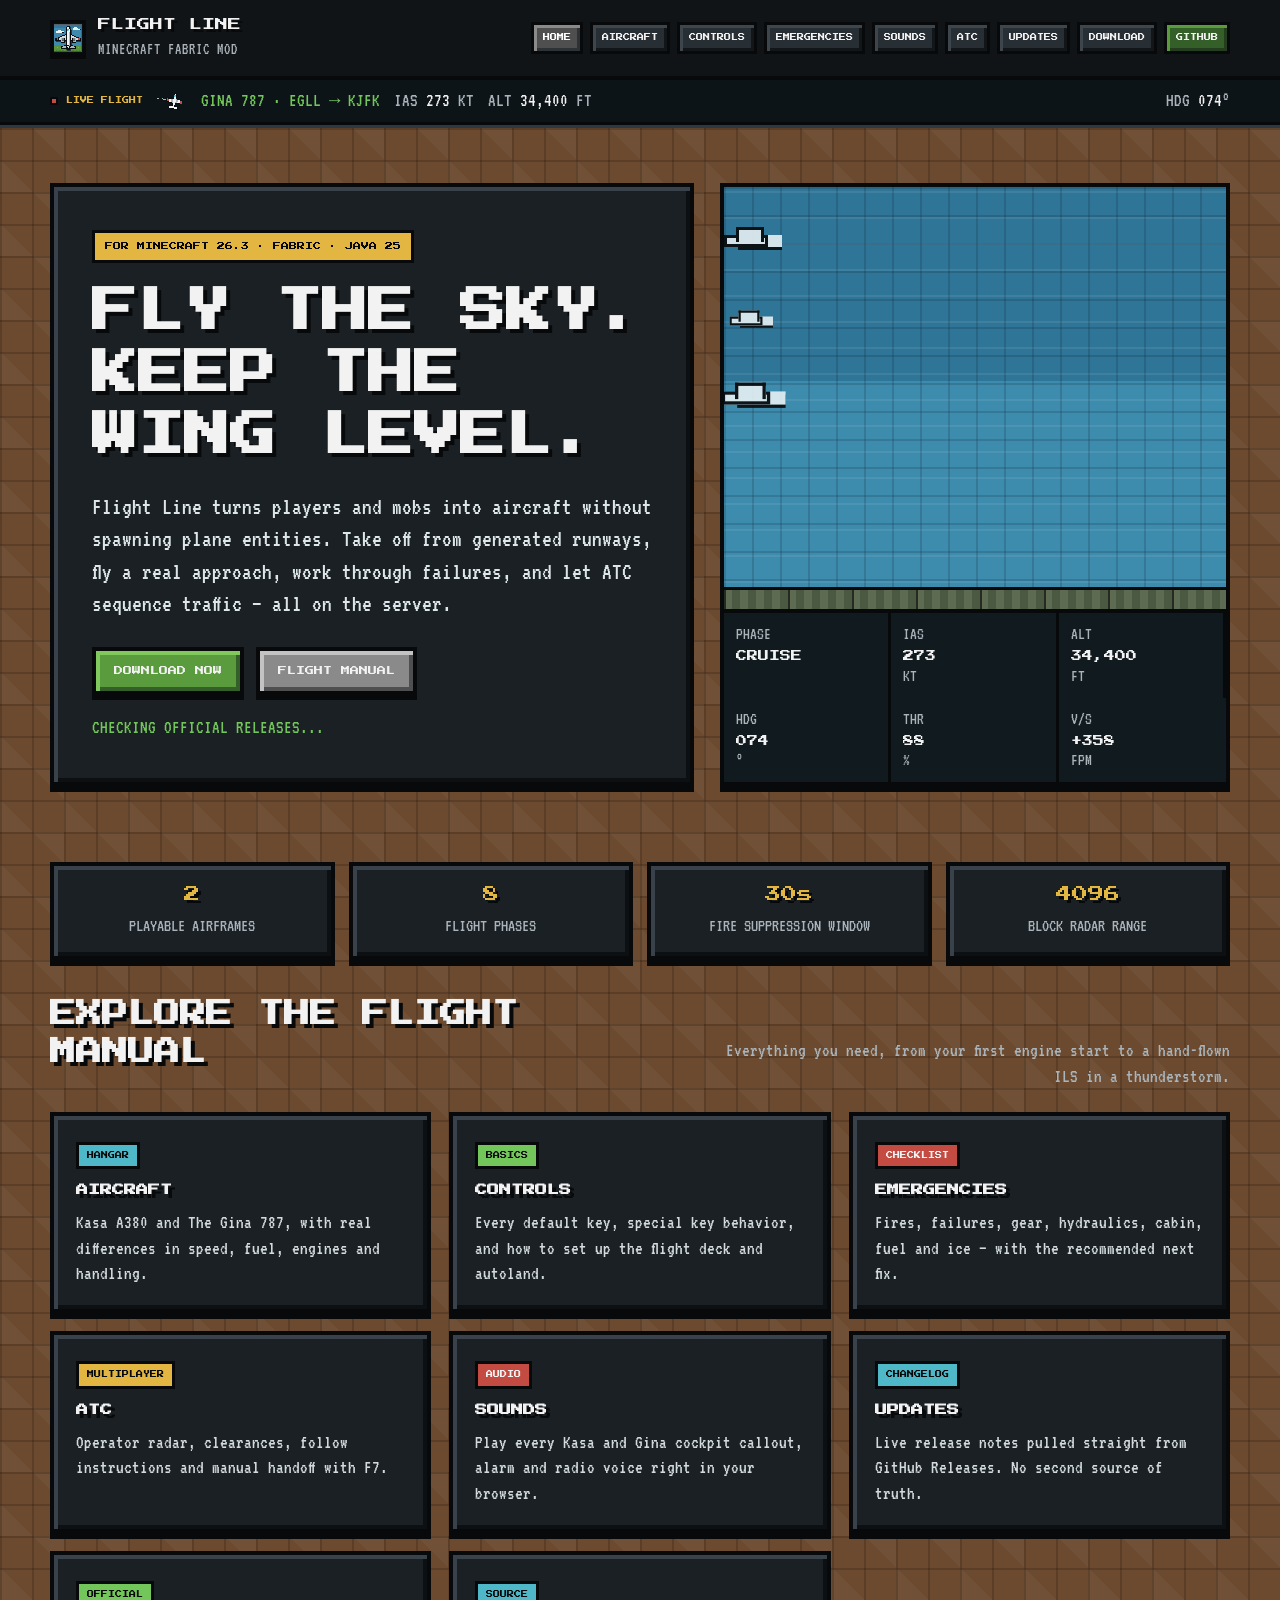
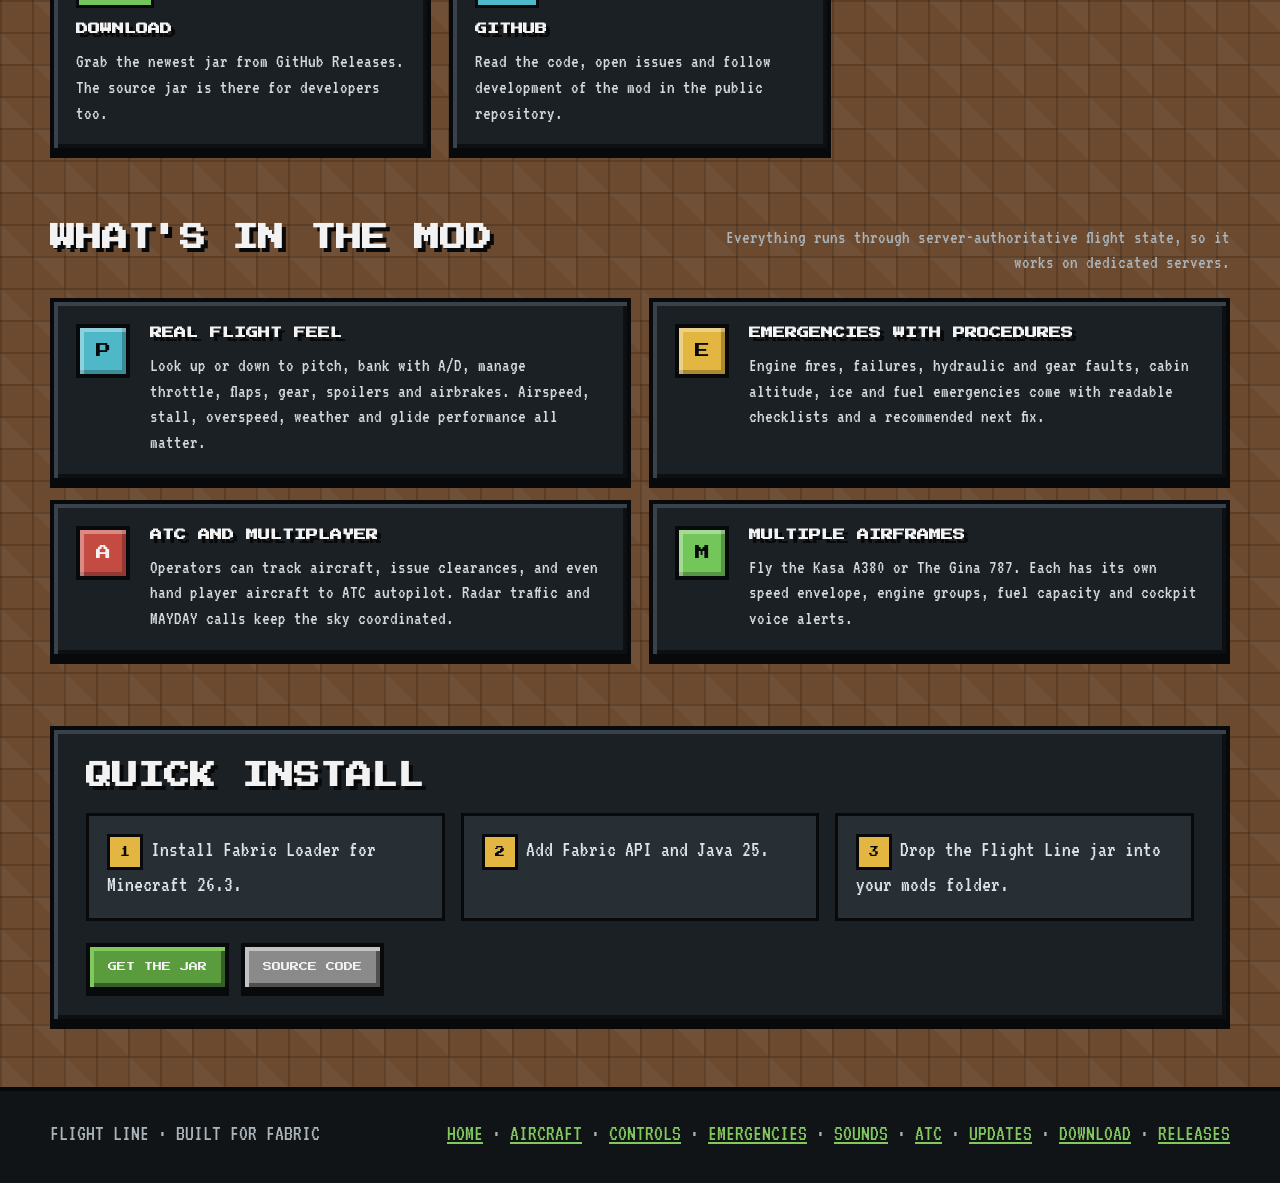
==== commit 92e8335d: "Add cockpit audio player and more live animations" ====
--- a/docs/index.html
+++ b/docs/index.html
@@ -41,8 +41,10 @@
                     <div class="cloud cloud-a" aria-hidden="true"></div>
                     <div class="cloud cloud-b" aria-hidden="true"></div>
                     <div class="cloud cloud-c" aria-hidden="true"></div>
+                    <div class="ground-track" aria-hidden="true"></div>
                     <svg class="live-plane" viewBox="-32 -32 64 64" aria-hidden="true">
                         <g data-plane data-plane-mode="hero">
+                            <line class="contrail" x1="-18" y1="0" x2="-74" y2="0" stroke="#dcecf1" stroke-width="2" stroke-dasharray="8 7" opacity="0.8"/>
                             <g fill="#0b0e10">
                                 <rect x="-3" y="-16" width="6" height="32"/>
                                 <rect x="-17" y="-4" width="34" height="8"/>
@@ -108,6 +110,11 @@
                     <h3>ATC</h3>
                     <p>Operator radar, clearances, follow instructions and manual handoff with F7.</p>
                 </a>
+                <a class="link-card pixel-box" href="audio.html">
+                    <span class="tag prerelease">AUDIO</span>
+                    <h3>Sounds</h3>
+                    <p>Play every Kasa and Gina cockpit callout, alarm and radio voice right in your browser.</p>
+                </a>
                 <a class="link-card pixel-box" href="updates.html">
                     <span class="tag cyan">CHANGELOG</span>
                     <h3>Updates</h3>
@@ -117,6 +124,11 @@
                     <span class="tag green">OFFICIAL</span>
                     <h3>Download</h3>
                     <p>Grab the newest jar from GitHub Releases. The source jar is there for developers too.</p>
+                </a>
+                <a class="link-card pixel-box" href="https://github.com/notmicrosoft2000-cmd/flightline" target="_blank" rel="noreferrer">
+                    <span class="tag cyan">SOURCE</span>
+                    <h3>GitHub</h3>
+                    <p>Read the code, open issues and follow development of the mod in the public repository.</p>
                 </a>
             </div>
         </section>
--- a/docs/style.css
+++ b/docs/style.css
@@ -969,6 +969,301 @@
     color: var(--grass-light);
 }
 
+.ground-track {
+    position: absolute;
+    left: 0;
+    right: 0;
+    bottom: 0;
+    height: 22px;
+    border-top: 3px solid var(--black);
+    background-image:
+        linear-gradient(90deg, rgba(8, 9, 10, 0.65) 0 2px, transparent 2px),
+        repeating-linear-gradient(90deg, #5d6b52 0 8px, #4b5942 8px 16px);
+    background-size: 64px 100%, 64px 100%;
+    animation: groundScroll 1.4s linear infinite;
+}
+
+.contrail {
+    animation: contrailFlow 0.65s linear infinite;
+}
+
+.radar-display {
+    position: relative;
+    min-height: 340px;
+    overflow: hidden;
+    background-color: #0d1b14;
+    border: 4px solid var(--black);
+}
+
+.radar-grid {
+    position: absolute;
+    inset: 0;
+    background-image:
+        linear-gradient(90deg, rgba(115, 199, 90, 0.14) 1px, transparent 1px),
+        linear-gradient(rgba(115, 199, 90, 0.14) 1px, transparent 1px);
+    background-size: 32px 32px;
+}
+
+.radar-sweep {
+    position: absolute;
+    left: 50%;
+    top: 50%;
+    width: 520px;
+    height: 520px;
+    margin-left: -260px;
+    margin-top: -260px;
+    background: conic-gradient(from 0deg,
+        rgba(115, 199, 90, 0) 0deg,
+        rgba(115, 199, 90, 0) 300deg,
+        rgba(115, 199, 90, 0.35) 345deg,
+        rgba(115, 199, 90, 0.7) 360deg);
+    animation: radarSpin 4.5s linear infinite;
+}
+
+.radar-blip {
+    position: absolute;
+    width: 11px;
+    height: 11px;
+    background: var(--green);
+    border: 2px solid var(--black);
+    box-shadow: 0 0 0 3px rgba(115, 199, 90, 0.2);
+    animation: blipPulse 1.8s steps(2, end) infinite;
+}
+
+.blip-a { left: 27%; top: 32%; }
+.blip-b { left: 68%; top: 56%; animation-delay: 0.6s; }
+.blip-c { left: 42%; top: 74%; animation-delay: 1.2s; }
+
+.radar-label {
+    position: absolute;
+    color: #b6f0a7;
+    font-size: 16px;
+    text-shadow: 2px 2px 0 var(--black);
+    white-space: nowrap;
+}
+
+.label-a { left: 30%; top: 25%; }
+.label-b { left: 70%; top: 49%; }
+.label-c { left: 44%; top: 67%; }
+
+.radar-center {
+    position: absolute;
+    left: 50%;
+    top: 50%;
+    width: 12px;
+    height: 12px;
+    margin: -6px 0 0 -6px;
+    background: var(--amber);
+    border: 3px solid var(--black);
+    box-shadow: 0 0 0 4px rgba(226, 182, 64, 0.2);
+}
+
+.sound-panel {
+    padding: 26px 28px;
+}
+
+.sound-panel-head {
+    display: flex;
+    align-items: flex-start;
+    justify-content: space-between;
+    gap: 20px;
+    flex-wrap: wrap;
+    margin-bottom: 22px;
+}
+
+.sound-panel-head p {
+    max-width: 620px;
+    margin: 10px 0 0;
+    color: var(--muted);
+    font-size: 19px;
+}
+
+.aircraft-switch {
+    display: flex;
+    gap: 8px;
+    flex-wrap: wrap;
+}
+
+.aircraft-switch .nav-link {
+    cursor: pointer;
+}
+
+.player-deck {
+    display: flex;
+    gap: 18px;
+    align-items: stretch;
+    padding: 18px;
+    background: #101619;
+    border: 3px solid var(--black);
+}
+
+.equalizer {
+    width: 54px;
+    height: 86px;
+    flex: 0 0 54px;
+    display: flex;
+    align-items: flex-end;
+    justify-content: center;
+    gap: 4px;
+    padding: 8px;
+    background: #0a0f12;
+    border: 3px solid var(--black);
+}
+
+.equalizer i {
+    display: block;
+    width: 6px;
+    height: 12px;
+    background: var(--stone-dark);
+    border: 1px solid var(--black);
+}
+
+.is-sounding .equalizer i {
+    background: var(--green);
+    animation: eqBounce 0.7s steps(4, end) infinite alternate;
+}
+
+.is-sounding .equalizer i:nth-child(2) { animation-delay: 0.1s; }
+.is-sounding .equalizer i:nth-child(3) { animation-delay: 0.25s; }
+.is-sounding .equalizer i:nth-child(4) { animation-delay: 0.4s; }
+.is-sounding .equalizer i:nth-child(5) { animation-delay: 0.15s; }
+
+.player-main {
+    flex: 1;
+    min-width: 0;
+}
+
+.player-top {
+    display: flex;
+    justify-content: space-between;
+    gap: 12px;
+}
+
+.player-count {
+    color: var(--muted);
+    font-size: 17px;
+}
+
+.now-playing {
+    margin: 8px 0 12px;
+    color: var(--white);
+    font-family: "Press Start 2P", monospace;
+    font-size: 13px;
+    line-height: 1.6;
+    text-shadow: 3px 3px 0 var(--black);
+    overflow-wrap: anywhere;
+}
+
+.progress-row {
+    display: flex;
+    align-items: center;
+    gap: 10px;
+    color: var(--muted);
+    font-size: 17px;
+}
+
+.progress-track {
+    flex: 1;
+    height: 14px;
+    background: #080c0e;
+    border: 3px solid var(--black);
+    box-shadow: inset 2px 2px 0 #000;
+}
+
+.progress-track span {
+    display: block;
+    height: 100%;
+    width: 0;
+    background: var(--green);
+}
+
+.player-controls {
+    display: flex;
+    align-items: center;
+    gap: 10px;
+    flex-wrap: wrap;
+    margin: 16px 0 22px;
+}
+
+.player-btn {
+    min-height: 42px;
+    padding: 10px 14px;
+    color: var(--white);
+    background: var(--panel-light);
+    border: 3px solid var(--black);
+    box-shadow: inset 3px 3px 0 #3d464d, inset -3px -3px 0 #121619;
+    font-family: "Press Start 2P", monospace;
+    font-size: 8px;
+    cursor: pointer;
+}
+
+.player-btn:hover {
+    background: var(--stone-dark);
+}
+
+.volume-control {
+    display: flex;
+    align-items: center;
+    gap: 8px;
+    color: var(--muted);
+    font-family: "Press Start 2P", monospace;
+    font-size: 8px;
+}
+
+.volume-control input {
+    width: 110px;
+    accent-color: var(--green);
+}
+
+audio[data-audio] {
+    display: none;
+}
+
+.sound-list {
+    display: grid;
+    gap: 16px;
+}
+
+.sound-group {
+    padding: 18px;
+    background: #151b1f;
+    border: 3px solid var(--black);
+}
+
+.sound-group-title {
+    margin: 0 0 12px;
+    color: var(--amber);
+    font-size: 10px;
+}
+
+.sound-track-grid {
+    display: grid;
+    grid-template-columns: repeat(auto-fill, minmax(180px, 1fr));
+    gap: 8px;
+}
+
+.sound-track {
+    padding: 10px 12px;
+    text-align: left;
+    color: #d8e2e6;
+    background: var(--panel-light);
+    border: 3px solid var(--black);
+    box-shadow: inset 2px 2px 0 #3d464d, inset -2px -2px 0 #121619;
+    font-family: "VT323", monospace;
+    font-size: 19px;
+    cursor: pointer;
+}
+
+.sound-track:hover,
+.sound-track.active {
+    background: var(--grass-dark);
+    color: #fff;
+}
+
+.sound-track.active {
+    box-shadow: inset 3px 3px 0 var(--grass), inset -3px -3px 0 #233d1e;
+}
+
 @keyframes drift {
     from {
         left: -90px;
@@ -981,6 +1276,28 @@
 @keyframes pulse {
     0%, 49% { background: var(--red); }
     50%, 100% { background: var(--amber); }
+}
+
+@keyframes contrailFlow {
+    to { stroke-dashoffset: -15; }
+}
+
+@keyframes groundScroll {
+    to { background-position: 64px 0, 64px 0; }
+}
+
+@keyframes radarSpin {
+    to { transform: rotate(360deg); }
+}
+
+@keyframes blipPulse {
+    0%, 49% { opacity: 1; }
+    50%, 100% { opacity: 0.25; }
+}
+
+@keyframes eqBounce {
+    from { height: 12px; }
+    to { height: 52px; }
 }
 
 @media (max-width: 1000px) {
@@ -1086,7 +1403,12 @@
     }
 
     .cloud,
-    .live-dot {
+    .live-dot,
+    .contrail,
+    .ground-track,
+    .radar-sweep,
+    .radar-blip,
+    .is-sounding .equalizer i {
         animation: none;
     }
 
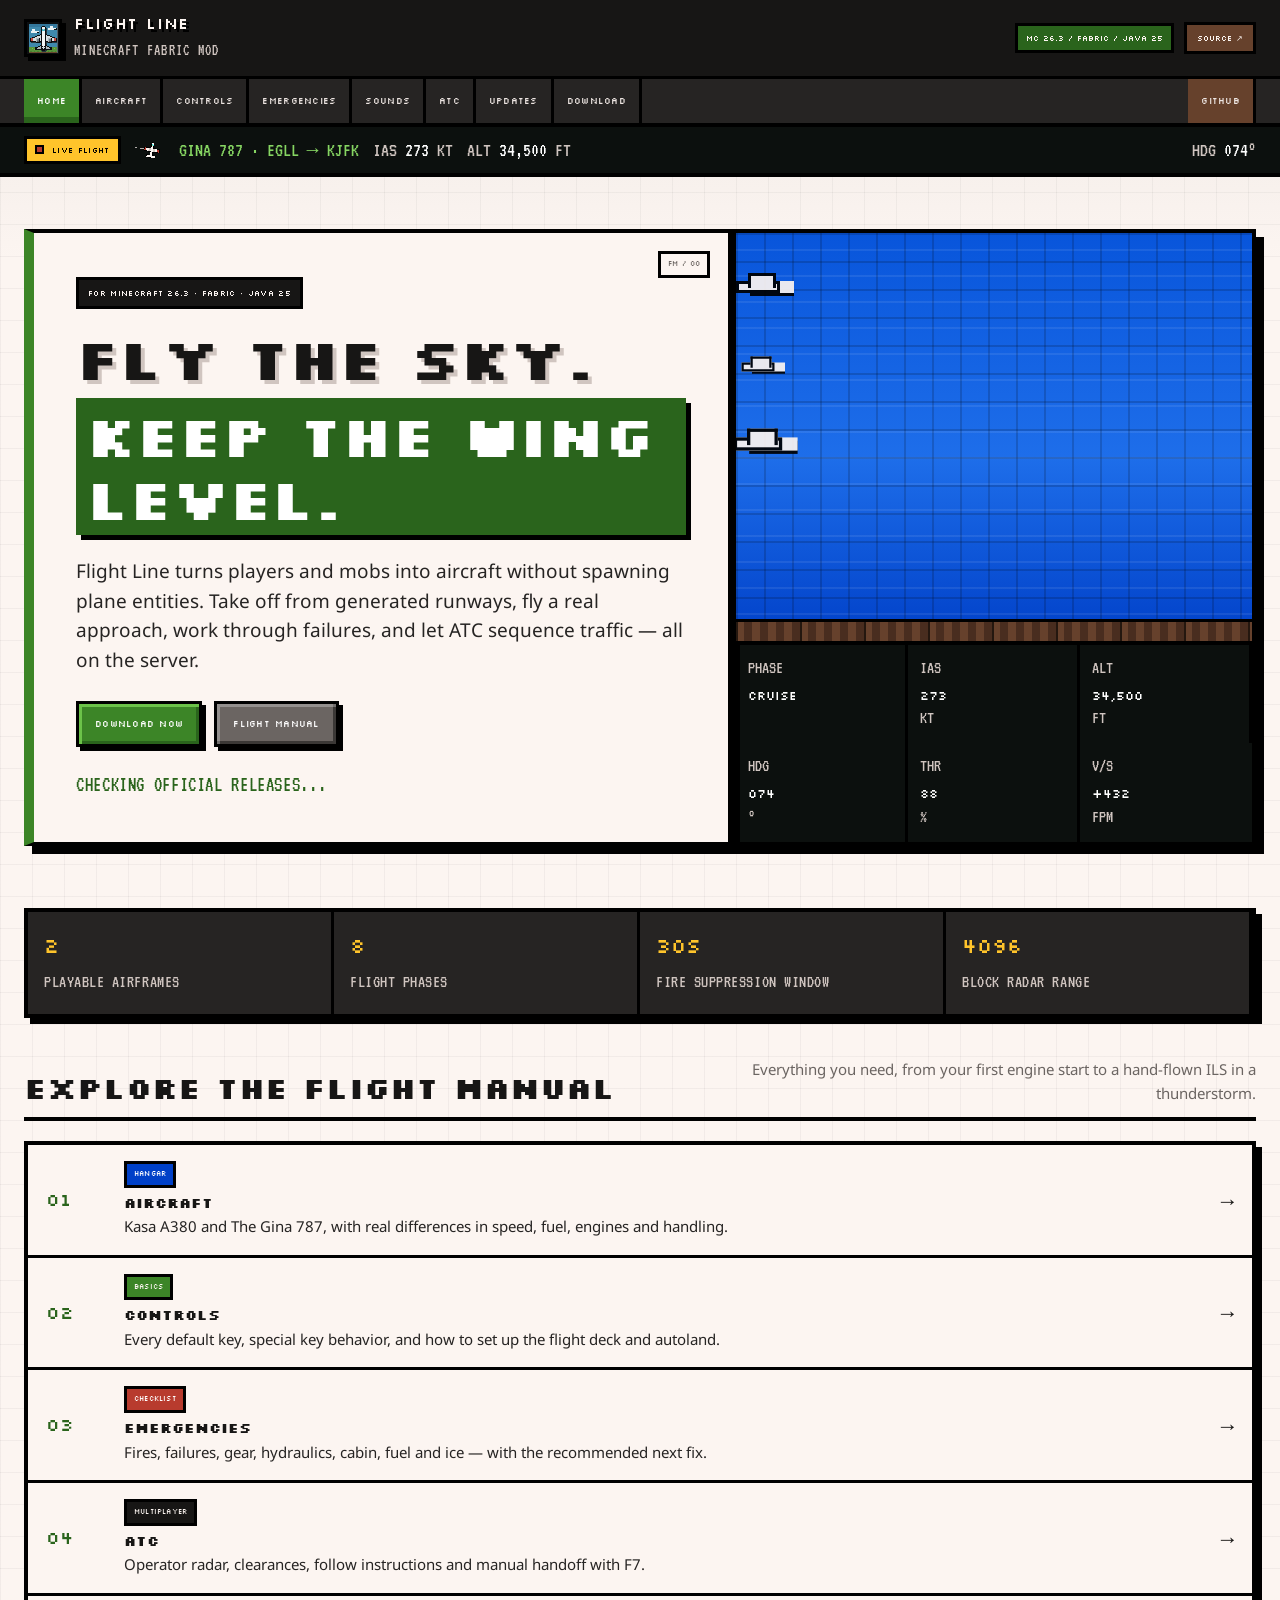
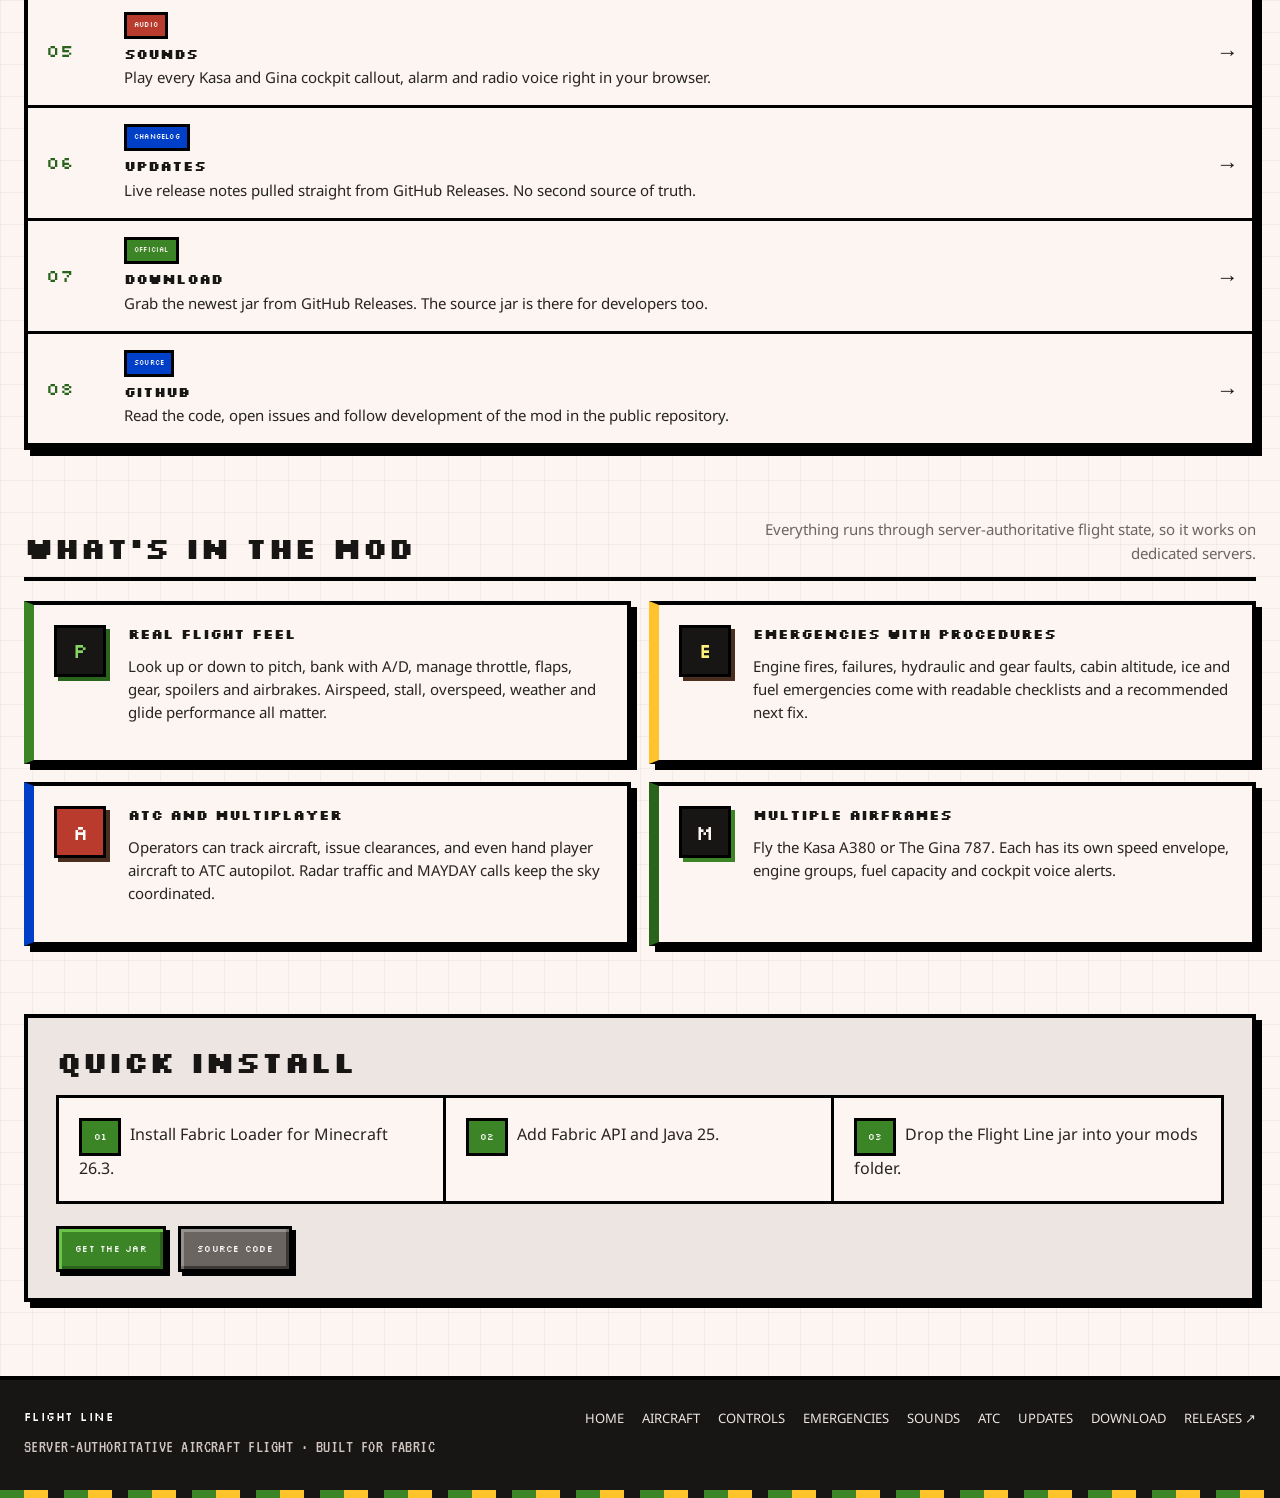
==== commit ad5bce78: "Remake website with extracted Minecraft design system" ====
--- a/docs/index.html
+++ b/docs/index.html
@@ -5,7 +5,7 @@
     <meta name="viewport" content="width=device-width, initial-scale=1">
     <title>Flight Line — Aircraft flight for Minecraft</title>
     <meta name="description" content="Flight Line is a Fabric mod that turns players and mobs into aircraft without adding plane entities. Fly airliners, manage emergencies, and work with ATC.">
-    <meta name="theme-color" content="#111417">
+    <meta name="theme-color" content="#171615">
     <meta property="og:type" content="website">
     <meta property="og:title" content="Flight Line — Aircraft flight for Minecraft">
     <meta property="og:description" content="Fly the sky. Keep the wing level. Server-authoritative aircraft flight for Minecraft 26.3.">
@@ -27,7 +27,7 @@
         <section class="container hero">
             <div class="hero-copy pixel-box">
                 <span class="eyebrow">FOR MINECRAFT 26.3 · FABRIC · JAVA 25</span>
-                <h1>Fly the sky.<br>Keep the wing level.</h1>
+                <h1><span>Fly the sky.</span><br><span class="accent">Keep the wing level.</span></h1>
                 <p class="lead">Flight Line turns players and mobs into aircraft without spawning plane entities. Take off from generated runways, fly a real approach, work through failures, and let ATC sequence traffic — all on the server.</p>
                 <div class="hero-actions">
                     <a class="btn primary" href="download.html">DOWNLOAD NOW</a>
@@ -44,25 +44,25 @@
                     <div class="ground-track" aria-hidden="true"></div>
                     <svg class="live-plane" viewBox="-32 -32 64 64" aria-hidden="true">
                         <g data-plane data-plane-mode="hero">
-                            <line class="contrail" x1="-18" y1="0" x2="-74" y2="0" stroke="#dcecf1" stroke-width="2" stroke-dasharray="8 7" opacity="0.8"/>
-                            <g fill="#0b0e10">
+                            <line class="contrail" x1="-18" y1="0" x2="-74" y2="0" stroke="#ede5e2" stroke-width="2" stroke-dasharray="8 7" opacity="0.8"/>
+                            <g fill="#000000">
                                 <rect x="-3" y="-16" width="6" height="32"/>
                                 <rect x="-17" y="-4" width="34" height="8"/>
                                 <rect x="-10" y="11" width="20" height="6"/>
                                 <rect x="-8" y="-5" width="6" height="10"/>
                                 <rect x="2" y="-5" width="6" height="10"/>
                             </g>
-                            <g fill="#f2f5f5">
+                            <g fill="#fcf5f1">
                                 <rect x="-2" y="-15" width="4" height="30"/>
                                 <rect x="-16" y="-3" width="32" height="6"/>
                                 <rect x="-9" y="12" width="18" height="4"/>
-                                <rect x="-7" y="-4" width="4" height="8" fill="#aeb9be"/>
-                                <rect x="3" y="-4" width="4" height="8" fill="#aeb9be"/>
+                                <rect x="-7" y="-4" width="4" height="8" fill="#d0c5c0"/>
+                                <rect x="3" y="-4" width="4" height="8" fill="#d0c5c0"/>
                             </g>
-                            <rect x="-16" y="-3" width="4" height="6" fill="#c44b42"/>
-                            <rect x="12" y="-3" width="4" height="6" fill="#c44b42"/>
-                            <rect x="-2" y="-12" width="4" height="4" fill="#4eb8c8"/>
-                            <rect x="-1" y="-11" width="2" height="2" fill="#8fd7e2"/>
+                            <rect x="-16" y="-3" width="4" height="6" fill="#b83b2e"/>
+                            <rect x="12" y="-3" width="4" height="6" fill="#b83b2e"/>
+                            <rect x="-2" y="-12" width="4" height="4" fill="#36e6ff"/>
+                            <rect x="-1" y="-11" width="2" height="2" fill="#a0e081"/>
                         </g>
                     </svg>
                 </div>
--- a/docs/style.css
+++ b/docs/style.css
@@ -1,23 +1,54 @@
-@import url("https://fonts.googleapis.com/css2?family=Press+Start+2P&family=VT323&display=swap");
+@import url("https://fonts.googleapis.com/css2?family=Noto+Sans:wght@400;500;600;700&family=Silkscreen:wght@400;700&family=VT323&display=swap");
 
 :root {
-    --black: #08090a;
-    --ink: #111417;
-    --panel: #1b2024;
-    --panel-light: #272e34;
-    --stone: #8a8a8a;
-    --stone-light: #c3c3c3;
-    --stone-dark: #4f4f4f;
-    --grass: #5a9b3d;
-    --grass-light: #82c95d;
-    --grass-dark: #355f29;
-    --dirt: #6b4a2f;
-    --white: #f2f2f2;
-    --muted: #aab4ba;
-    --red: #c44b42;
-    --amber: #e2b640;
-    --cyan: #4eb8c8;
-    --green: #73c75a;
+    /* Extracted from minecraft.net via website-design-systems-mcp */
+    --void: #171615;
+    --coal: #262423;
+    --stone: #3d3938;
+    --slate: #6b6562;
+    --paper-3: #d0c5c0;
+    --paper-2: #ede5e2;
+    --paper: #fcf5f1;
+
+    --green-6: #2a641c;
+    --green-5: #3c8527;
+    --green-4: #52a535;
+    --green-3: #6cc349;
+    --green-2: #86d562;
+    --green-1: #a0e081;
+
+    --brown-6: #492d1f;
+    --brown-5: #66412c;
+    --brown-4: #805539;
+    --brown-3: #976746;
+    --brown-2: #ad7a54;
+    --brown-1: #c28e64;
+
+    --blue-6: #002fae;
+    --blue-5: #0040c8;
+    --blue-4: #0855db;
+    --blue-3: #1e6eea;
+    --blue-2: #3a87f4;
+
+    --amber: #ffc42b;
+    --amber-light: #fff27a;
+    --red: #b83b2e;
+
+    /* Compatibility aliases used by inline styles and existing markup */
+    --black: #000000;
+    --ink: var(--void);
+    --panel: var(--coal);
+    --panel-light: var(--stone);
+    --stone-light: var(--paper-3);
+    --stone-dark: var(--slate);
+    --grass: var(--green-4);
+    --grass-light: var(--green-2);
+    --grass-dark: var(--green-6);
+    --dirt: var(--brown-5);
+    --white: var(--paper);
+    --muted: var(--slate);
+    --cyan: #36e6ff;
+    --green: var(--green-3);
 }
 
 * {
@@ -26,26 +57,28 @@
 
 html {
     scroll-behavior: smooth;
+    background: var(--paper);
 }
 
 body {
     margin: 0;
     min-height: 100vh;
-    color: var(--white);
-    font-family: "VT323", "Courier New", monospace;
-    font-size: 22px;
-    line-height: 1.35;
-    background-color: var(--dirt);
+    color: var(--void);
+    font-family: "Noto Sans", Arial, sans-serif;
+    font-size: 16px;
+    line-height: 1.55;
+    background-color: var(--paper);
     background-image:
-        linear-gradient(90deg, rgba(0, 0, 0, 0.16) 2px, transparent 2px),
-        linear-gradient(rgba(0, 0, 0, 0.16) 2px, transparent 2px),
-        linear-gradient(45deg, rgba(255, 255, 255, 0.035) 25%, transparent 25%, transparent 75%, rgba(255, 255, 255, 0.035) 75%);
-    background-size: 32px 32px, 32px 32px, 64px 64px;
-    image-rendering: pixelated;
+        linear-gradient(90deg, rgba(23, 22, 21, 0.045) 1px, transparent 1px),
+        linear-gradient(rgba(23, 22, 21, 0.045) 1px, transparent 1px),
+        linear-gradient(180deg, rgba(107, 101, 98, 0.10) 0, transparent 260px);
+    background-size: 32px 32px, 32px 32px, 100% 100%;
 }
 
 a {
     color: inherit;
+    text-decoration-color: var(--green-5);
+    text-underline-offset: 3px;
 }
 
 img,
@@ -55,14 +88,18 @@
 }
 
 .container {
-    width: min(1180px, calc(100% - 40px));
+    width: min(1240px, calc(100% - 48px));
     margin: 0 auto;
 }
 
+/* ---------- Header ---------- */
+
 .site-header {
-    background: var(--ink);
+    position: relative;
+    z-index: 20;
+    color: var(--paper);
+    background: var(--void);
     border-bottom: 4px solid var(--black);
-    box-shadow: 0 4px 0 var(--grass-dark);
 }
 
 .header-inner {
@@ -70,7 +107,7 @@
     display: flex;
     align-items: center;
     justify-content: space-between;
-    gap: 18px;
+    gap: 20px;
 }
 
 .brand {
@@ -78,86 +115,148 @@
     align-items: center;
     gap: 12px;
     flex-shrink: 0;
+    color: var(--paper);
     text-decoration: none;
 }
 
 .brand-icon {
-    width: 36px;
-    height: 36px;
-    border: 3px solid var(--black);
-    box-shadow: 0 3px 0 var(--black);
+    width: 38px;
+    height: 38px;
+    border: 3px solid var(--black);
+    background: var(--green-5);
+    box-shadow: 4px 4px 0 var(--black);
 }
 
 .brand-name {
     display: block;
-    font-family: "Press Start 2P", "Courier New", monospace;
-    font-size: 13px;
-    line-height: 1.4;
-    color: var(--white);
+    font-family: "Silkscreen", "Courier New", monospace;
+    font-size: 16px;
+    line-height: 1.2;
+    letter-spacing: 0.04em;
+    text-transform: uppercase;
     text-shadow: 3px 3px 0 var(--black);
 }
 
 .brand-sub {
     display: block;
     margin-top: 5px;
+    color: var(--paper-3);
     font-family: "VT323", monospace;
     font-size: 16px;
-    letter-spacing: 1px;
-    color: var(--muted);
-    text-shadow: none;
-}
-
-.nav {
+    letter-spacing: 0.08em;
+    text-transform: uppercase;
+}
+
+.header-meta {
     display: flex;
     align-items: center;
-    justify-content: flex-end;
-    gap: 7px;
-    flex-wrap: wrap;
-}
-
-.nav-link {
-    padding: 8px 9px;
-    color: var(--white);
-    background: var(--panel-light);
-    border: 3px solid var(--black);
-    box-shadow: inset 3px 3px 0 #3d464d, inset -3px -3px 0 #121619;
-    font-family: "Press Start 2P", "Courier New", monospace;
-    font-size: 7px;
-    line-height: 1.4;
+    gap: 10px;
+}
+
+.build-tag {
+    max-width: 230px;
+    padding: 6px 8px;
+    overflow: hidden;
+    color: var(--paper);
+    background: var(--green-6);
+    border: 3px solid var(--black);
+    font-family: "Silkscreen", monospace;
+    font-size: 8px;
+    text-overflow: ellipsis;
+    text-transform: uppercase;
+    white-space: nowrap;
+}
+
+.github-link {
+    padding: 7px 10px;
+    color: var(--paper);
+    background: var(--brown-5);
+    border: 3px solid var(--black);
+    font-family: "Silkscreen", monospace;
+    font-size: 8px;
     text-decoration: none;
     text-transform: uppercase;
-    white-space: nowrap;
-}
-
-.nav-link:hover,
+}
+
+.github-link:hover {
+    background: var(--brown-4);
+}
+
+.nav {
+    background: var(--coal);
+    border-top: 3px solid var(--black);
+}
+
+.nav-inner {
+    display: flex;
+    align-items: stretch;
+    flex-wrap: wrap;
+}
+
+.nav-link {
+    display: inline-flex;
+    align-items: center;
+    justify-content: center;
+    min-height: 44px;
+    padding: 8px 13px;
+    color: var(--paper-2);
+    background: transparent;
+    border: 0;
+    border-right: 3px solid var(--black);
+    font-family: "Silkscreen", "Courier New", monospace;
+    font-size: 9px;
+    line-height: 1.4;
+    letter-spacing: 0.03em;
+    text-align: center;
+    text-decoration: none;
+    text-transform: uppercase;
+    cursor: pointer;
+}
+
+.nav-link:hover {
+    color: #fff;
+    background: var(--stone);
+}
+
 .nav-link.active {
-    background: var(--stone-dark);
     color: #fff;
-}
-
-.nav-link.active {
-    box-shadow: inset 3px 3px 0 #8a8a8a, inset -3px -3px 0 #2c3236;
+    background: var(--green-5);
+    box-shadow: inset 0 -6px 0 var(--green-6);
 }
 
 .nav-link.github {
-    background: var(--grass-dark);
-    box-shadow: inset 3px 3px 0 var(--grass), inset -3px -3px 0 #233d1e;
-}
+    margin-left: auto;
+    background: var(--brown-5);
+}
+
+.nav-link.github:hover {
+    background: var(--brown-4);
+}
+
+.nav-link:focus-visible,
+.btn:focus-visible,
+.player-btn:focus-visible,
+.sound-track:focus-visible {
+    outline: 3px solid var(--amber);
+    outline-offset: 2px;
+}
+
+/* ---------- Ticker ---------- */
 
 .flight-ticker {
-    background: #0d1418;
-    border-bottom: 3px solid var(--black);
-    box-shadow: 0 3px 0 #2b3a42;
+    color: var(--paper-2);
+    background: #0c100e;
+    border-bottom: 4px solid var(--black);
 }
 
 .ticker-inner {
-    min-height: 42px;
+    min-height: 46px;
     display: flex;
     align-items: center;
     gap: 14px;
     overflow: hidden;
-    color: #d8e4e8;
-    font-size: 19px;
+    font-family: "VT323", monospace;
+    font-size: 20px;
     white-space: nowrap;
 }
 
@@ -165,17 +264,21 @@
     display: inline-flex;
     align-items: center;
     gap: 8px;
-    color: var(--amber);
-    font-family: "Press Start 2P", monospace;
-    font-size: 7px;
+    padding: 5px 8px;
+    color: var(--black);
+    background: var(--amber);
+    border: 3px solid var(--black);
+    font-family: "Silkscreen", monospace;
+    font-size: 8px;
+    letter-spacing: 0.04em;
 }
 
 .live-dot {
-    width: 8px;
-    height: 8px;
+    width: 9px;
+    height: 9px;
     background: var(--red);
     border: 2px solid var(--black);
-    animation: pulse 1.6s steps(2, end) infinite;
+    animation: pulse 1.4s steps(2, end) infinite;
 }
 
 .ticker-plane {
@@ -185,30 +288,28 @@
 }
 
 .ticker-route {
-    color: var(--green);
-    font-size: 19px;
+    color: var(--green-2);
 }
 
 .ticker-stat {
-    color: var(--muted);
+    color: var(--paper-3);
 }
 
 .ticker-stat b {
-    color: var(--white);
-    font-weight: normal;
+    color: #fff;
+    font-weight: 400;
 }
 
 .ticker-stat-last {
     margin-left: auto;
 }
 
+/* ---------- Shared surfaces ---------- */
+
 .pixel-box {
-    background: var(--panel);
+    background: var(--paper);
     border: 4px solid var(--black);
-    box-shadow:
-        inset 4px 4px 0 #39424a,
-        inset -4px -4px 0 #0c1012,
-        0 6px 0 var(--black);
+    box-shadow: 6px 6px 0 var(--black);
 }
 
 .btn {
@@ -216,114 +317,157 @@
     align-items: center;
     justify-content: center;
     gap: 10px;
-    min-height: 48px;
-    padding: 12px 18px;
-    color: var(--white);
-    background: var(--stone);
-    border: 4px solid var(--black);
+    min-height: 46px;
+    padding: 11px 16px;
+    color: #fff;
+    background: var(--slate);
+    border: 3px solid var(--black);
     box-shadow:
-        inset 4px 4px 0 var(--stone-light),
-        inset -4px -4px 0 var(--stone-dark),
-        0 5px 0 var(--black);
-    font-family: "Press Start 2P", "Courier New", monospace;
+        inset 3px 3px 0 rgba(255, 255, 255, 0.28),
+        inset -3px -3px 0 rgba(0, 0, 0, 0.45),
+        4px 4px 0 var(--black);
+    font-family: "Silkscreen", "Courier New", monospace;
     font-size: 9px;
-    line-height: 1.5;
+    line-height: 1.4;
+    letter-spacing: 0.03em;
     text-decoration: none;
     text-transform: uppercase;
     cursor: pointer;
 }
 
 .btn:hover {
-    background: #a3a3a3;
+    background: #7d7774;
 }
 
 .btn:active {
-    transform: translateY(4px);
+    transform: translate(3px, 3px);
     box-shadow:
-        inset 4px 4px 0 var(--stone-dark),
-        inset -4px -4px 0 var(--stone-light),
-        0 1px 0 var(--black);
+        inset 3px 3px 0 rgba(0, 0, 0, 0.35),
+        inset -3px -3px 0 rgba(255, 255, 255, 0.2),
+        1px 1px 0 var(--black);
 }
 
 .btn.primary {
-    background: var(--grass);
+    background: var(--green-5);
     box-shadow:
-        inset 4px 4px 0 var(--grass-light),
-        inset -4px -4px 0 var(--grass-dark),
-        0 5px 0 var(--black);
+        inset 3px 3px 0 var(--green-3),
+        inset -3px -3px 0 var(--green-6),
+        4px 4px 0 var(--black);
 }
 
 .btn.primary:hover {
-    background: #68ae48;
-}
-
-.btn:focus-visible,
-.nav-link:focus-visible {
-    outline: 3px solid var(--amber);
-    outline-offset: 3px;
-}
+    background: var(--green-4);
+}
+
+/* ---------- Type ---------- */
+
+h1,
+h2,
+h3 {
+    font-family: "Silkscreen", "Courier New", monospace;
+    color: var(--void);
+    text-transform: uppercase;
+}
+
+h1 {
+    margin: 0 0 22px;
+    font-size: clamp(32px, 5vw, 58px);
+    line-height: 1.08;
+    letter-spacing: -0.02em;
+    text-shadow: 4px 4px 0 var(--paper-3);
+}
+
+h2 {
+    margin: 0 0 16px;
+    font-size: clamp(20px, 2.8vw, 30px);
+    line-height: 1.18;
+}
+
+h3 {
+    margin: 0 0 10px;
+    font-size: 14px;
+    line-height: 1.4;
+}
+
+p {
+    margin: 0 0 16px;
+}
+
+code,
+.command {
+    color: var(--green-6);
+    font-family: "VT323", monospace;
+    font-size: 20px;
+}
+
+/* ---------- Hero ---------- */
 
 .hero {
     display: grid;
-    grid-template-columns: minmax(0, 1.2fr) minmax(320px, 0.95fr);
-    gap: 26px;
+    grid-template-columns: minmax(0, 1.15fr) minmax(320px, 0.85fr);
+    gap: 0;
     align-items: stretch;
-    padding: 58px 0 42px;
+    padding: 52px 0 28px;
 }
 
 .hero-copy {
-    padding: 42px 38px;
+    position: relative;
+    padding: 44px 42px 40px;
+}
+
+.hero-copy.pixel-box {
+    background: var(--paper);
+    border: 4px solid var(--black);
+    border-left: 10px solid var(--green-5);
+    box-shadow: 8px 8px 0 var(--black);
+}
+
+.hero-copy::after {
+    content: "FM / 00";
+    position: absolute;
+    top: 18px;
+    right: 18px;
+    padding: 5px 7px;
+    color: var(--slate);
+    border: 3px solid var(--black);
+    font-family: "Silkscreen", monospace;
+    font-size: 7px;
 }
 
 .eyebrow,
 .page-kicker {
     display: inline-block;
     margin-bottom: 18px;
-    padding: 8px 10px;
+    padding: 7px 9px;
+    color: var(--paper);
+    background: var(--void);
+    border: 3px solid var(--black);
+    font-family: "Silkscreen", monospace;
+    font-size: 8px;
+    letter-spacing: 0.04em;
+    text-transform: uppercase;
+}
+
+.page-kicker {
     color: var(--black);
     background: var(--amber);
-    border: 3px solid var(--black);
-    font-family: "Press Start 2P", "Courier New", monospace;
-    font-size: 8px;
-    text-transform: uppercase;
-}
-
-h1,
-h2,
-h3 {
-    font-family: "Press Start 2P", "Courier New", monospace;
-    color: var(--white);
-    text-shadow: 4px 4px 0 var(--black);
-    text-transform: uppercase;
-}
-
-h1 {
-    margin: 0 0 24px;
-    font-size: clamp(24px, 4.2vw, 46px);
-    line-height: 1.35;
-}
-
-h2 {
-    margin: 0 0 18px;
-    font-size: clamp(17px, 2.4vw, 26px);
-    line-height: 1.45;
-}
-
-h3 {
-    margin: 0 0 10px;
-    font-size: 12px;
-    line-height: 1.6;
-}
-
-p {
-    margin: 0 0 16px;
+}
+
+h1 .accent {
+    display: inline-block;
+    margin-top: 8px;
+    padding: 6px 10px;
+    color: #fff;
+    background: var(--green-6);
+    box-shadow: 5px 5px 0 var(--black);
+    text-shadow: none;
 }
 
 .lead {
-    max-width: 660px;
+    max-width: 680px;
     margin: 0 0 26px;
-    color: #dce5e9;
-    font-size: 24px;
+    color: var(--coal);
+    font-size: 19px;
 }
 
 .hero-actions,
@@ -334,17 +478,23 @@
 }
 
 .hero-note {
-    margin: 20px 0 0;
-    color: var(--green);
-    font-size: 19px;
+    margin: 22px 0 0;
+    color: var(--green-6);
+    font-family: "VT323", monospace;
+    font-size: 21px;
+    letter-spacing: 0.03em;
 }
 
 .live-panel {
-    position: relative;
-    min-height: 390px;
+    min-height: 420px;
+    display: flex;
+    flex-direction: column;
     overflow: hidden;
-    display: flex;
-    flex-direction: column;
+    background: var(--void);
+}
+
+.live-panel.pixel-box {
+    box-shadow: 8px 8px 0 var(--black);
 }
 
 .live-sky {
@@ -352,8 +502,7 @@
     flex: 1;
     min-height: 0;
     overflow: hidden;
-    background:
-        linear-gradient(180deg, #2f7597 0%, #2f7597 46%, #3d8bad 46%, #3d8bad 100%);
+    background: linear-gradient(180deg, var(--blue-4) 0%, var(--blue-3) 55%, var(--blue-5) 100%);
     border-bottom: 4px solid var(--black);
 }
 
@@ -362,8 +511,8 @@
     position: absolute;
     inset: 0;
     background-image:
-        linear-gradient(90deg, rgba(8, 9, 10, 0.14) 2px, transparent 2px),
-        linear-gradient(rgba(8, 9, 10, 0.14) 2px, transparent 2px),
+        linear-gradient(90deg, rgba(0, 0, 0, 0.16) 2px, transparent 2px),
+        linear-gradient(rgba(0, 0, 0, 0.16) 2px, transparent 2px),
         repeating-linear-gradient(0deg, rgba(255, 255, 255, 0.08) 0 2px, transparent 2px 26px);
     background-size: 28px 28px, 28px 28px, 100% 100%;
     pointer-events: none;
@@ -373,10 +522,10 @@
     position: absolute;
     width: 44px;
     height: 12px;
-    background: #e6f0f3;
-    border: 3px solid var(--black);
-    box-shadow: 14px 0 0 #e6f0f3, 14px 3px 0 var(--black);
-    opacity: 0.9;
+    background: var(--paper);
+    border: 3px solid var(--black);
+    box-shadow: 14px 0 0 var(--paper), 14px 3px 0 var(--black);
+    opacity: 0.92;
 }
 
 .cloud::before {
@@ -386,27 +535,14 @@
     top: -11px;
     width: 22px;
     height: 12px;
-    background: #e6f0f3;
+    background: var(--paper);
     border: 3px solid var(--black);
     border-bottom: 0;
 }
 
-.cloud-a {
-    top: 48px;
-    animation: drift 19s linear infinite;
-}
-
-.cloud-b {
-    top: 128px;
-    transform: scale(0.75);
-    animation: drift 27s linear infinite reverse;
-}
-
-.cloud-c {
-    top: 205px;
-    transform: scale(1.1);
-    animation: drift 34s linear infinite;
-}
+.cloud-a { top: 48px; animation: drift 19s linear infinite; }
+.cloud-b { top: 128px; transform: scale(0.75); animation: drift 27s linear infinite reverse; }
+.cloud-c { top: 205px; transform: scale(1.1); animation: drift 34s linear infinite; }
 
 .live-plane {
     position: absolute;
@@ -416,20 +552,21 @@
     height: 96px;
     transform-origin: center;
     will-change: transform;
-    filter: drop-shadow(5px 6px 0 rgba(8, 9, 10, 0.5));
+    filter: drop-shadow(5px 6px 0 rgba(0, 0, 0, 0.5));
 }
 
 .live-hud {
     display: grid;
     grid-template-columns: repeat(3, minmax(0, 1fr));
-    background: #111a1f;
+    background: #0c100e;
 }
 
 .live-hud span {
     padding: 10px 12px;
     border-right: 3px solid var(--black);
-    color: var(--muted);
-    font-size: 17px;
+    color: var(--paper-3);
+    font-family: "VT323", monospace;
+    font-size: 18px;
     white-space: nowrap;
 }
 
@@ -439,534 +576,15 @@
 
 .live-hud b {
     display: block;
-    color: var(--white);
-    font-family: "Press Start 2P", monospace;
-    font-size: 11px;
-    font-weight: normal;
     margin-top: 4px;
+    color: #fff;
+    font-family: "Silkscreen", monospace;
+    font-size: 12px;
+    font-weight: 400;
 }
 
 .live-hud .hud-stage b {
-    color: var(--green);
-}
-
-.stat-strip {
-    display: grid;
-    grid-template-columns: repeat(4, minmax(0, 1fr));
-    gap: 14px;
-    margin-bottom: 36px;
-}
-
-.stat {
-    padding: 18px;
-    text-align: center;
-}
-
-.stat b {
-    display: block;
-    color: var(--amber);
-    font-family: "Press Start 2P", monospace;
-    font-size: 16px;
-    font-weight: normal;
-    text-shadow: 3px 3px 0 var(--black);
-}
-
-.stat span {
-    display: block;
-    margin-top: 8px;
-    color: var(--muted);
-    font-size: 18px;
-}
-
-.section {
-    padding: 34px 0;
-}
-
-.section-heading {
-    display: flex;
-    align-items: end;
-    justify-content: space-between;
-    gap: 20px;
-    margin-bottom: 22px;
-}
-
-.section-heading p {
-    max-width: 520px;
-    margin: 0;
-    color: var(--muted);
-    font-size: 19px;
-    text-align: right;
-}
-
-.feature-grid,
-.link-grid,
-.two-col,
-.checklist-grid,
-.airframe-grid {
-    display: grid;
-    gap: 18px;
-}
-
-.feature-grid {
-    grid-template-columns: repeat(2, minmax(0, 1fr));
-}
-
-.link-grid {
-    grid-template-columns: repeat(3, minmax(0, 1fr));
-}
-
-.two-col {
-    grid-template-columns: repeat(2, minmax(0, 1fr));
-    align-items: start;
-}
-
-.checklist-grid {
-    grid-template-columns: repeat(2, minmax(0, 1fr));
-}
-
-.airframe-grid {
-    grid-template-columns: repeat(2, minmax(0, 1fr));
-}
-
-.feature-card {
-    display: grid;
-    grid-template-columns: 58px 1fr;
-    gap: 16px;
-    padding: 22px;
-}
-
-.feature-icon {
-    width: 54px;
-    height: 54px;
-    display: grid;
-    place-items: center;
-    color: var(--black);
-    background: var(--cyan);
-    border: 4px solid var(--black);
-    box-shadow:
-        inset 4px 4px 0 rgba(255, 255, 255, 0.35),
-        inset -4px -4px 0 rgba(0, 0, 0, 0.25);
-    font-family: "Press Start 2P", monospace;
-    font-size: 15px;
-}
-
-.feature-card:nth-child(2) .feature-icon {
-    background: var(--amber);
-}
-
-.feature-card:nth-child(3) .feature-icon {
-    background: var(--red);
-    color: var(--white);
-}
-
-.feature-card:nth-child(4) .feature-icon {
-    background: var(--green);
-}
-
-.feature-card p,
-.link-card p,
-.airframe-card p,
-.callout p {
-    margin: 0;
-    color: #d2dade;
-    font-size: 19px;
-}
-
-.link-card {
-    display: block;
-    padding: 22px;
-    text-decoration: none;
-    transition: transform 0.12s steps(2, end);
-}
-
-.link-card:hover {
-    transform: translateY(-4px);
-}
-
-.link-card .tag {
-    margin-bottom: 12px;
-}
-
-.link-card p {
-    margin-top: 8px;
-}
-
-.tag {
-    display: inline-block;
-    padding: 6px 8px;
-    color: var(--black);
-    background: var(--amber);
-    border: 3px solid var(--black);
-    font-family: "Press Start 2P", monospace;
-    font-size: 7px;
-    text-transform: uppercase;
-}
-
-.tag.prerelease {
-    background: var(--red);
-    color: var(--white);
-}
-
-.tag.green {
-    background: var(--green);
-}
-
-.tag.cyan {
-    background: var(--cyan);
-}
-
-.page-title {
-    padding: 46px 0 14px;
-}
-
-.page-title p {
-    max-width: 780px;
-    margin: 0;
-    color: var(--muted);
-    font-size: 22px;
-}
-
-.page-title h1 {
-    margin-bottom: 14px;
-}
-
-.install,
-.content-panel {
-    padding: 28px 32px;
-}
-
-.steps {
-    display: grid;
-    grid-template-columns: repeat(3, minmax(0, 1fr));
-    gap: 16px;
-    margin: 0;
-    padding: 0;
-    list-style: none;
-    counter-reset: step;
-}
-
-.steps li {
-    counter-increment: step;
-    padding: 18px;
-    background: var(--panel-light);
-    border: 3px solid var(--black);
-    color: #dce4e8;
-}
-
-.steps li::before {
-    content: counter(step);
-    display: inline-grid;
-    place-items: center;
-    width: 30px;
-    height: 30px;
-    margin-right: 8px;
-    color: var(--black);
-    background: var(--amber);
-    border: 3px solid var(--black);
-    font-family: "Press Start 2P", monospace;
-    font-size: 10px;
-}
-
-.airframe-card {
-    padding: 26px;
-}
-
-.airframe-head {
-    display: flex;
-    align-items: flex-start;
-    justify-content: space-between;
-    gap: 12px;
-    margin-bottom: 16px;
-}
-
-.airframe-card.kasa .feature-icon {
-    background: var(--cyan);
-}
-
-.airframe-card.gina .feature-icon {
-    background: var(--amber);
-}
-
-.airframe-specs {
-    margin: 18px 0 0;
-    padding: 0;
-    list-style: none;
-    display: grid;
-    gap: 8px;
-}
-
-.airframe-specs li {
-    display: flex;
-    justify-content: space-between;
-    gap: 14px;
-    padding-bottom: 6px;
-    border-bottom: 2px dashed #3a454b;
-    color: var(--muted);
-    font-size: 18px;
-}
-
-.airframe-specs b {
-    color: var(--white);
-    font-weight: normal;
-    text-align: right;
-}
-
-.table-wrap {
-    overflow-x: auto;
-    padding: 4px;
-}
-
-.spec-table,
-.key-table {
-    width: 100%;
-    border-collapse: collapse;
-    min-width: 620px;
-    font-size: 19px;
-}
-
-.spec-table th,
-.spec-table td,
-.key-table th,
-.key-table td {
-    padding: 12px 14px;
-    text-align: left;
-    vertical-align: top;
-    border: 3px solid var(--black);
-}
-
-.spec-table th,
-.key-table th {
-    color: var(--black);
-    background: var(--amber);
-    font-family: "Press Start 2P", monospace;
-    font-size: 8px;
-    text-transform: uppercase;
-}
-
-.spec-table td:first-child,
-.key-table td:first-child {
-    color: var(--muted);
-}
-
-.spec-table tbody tr:nth-child(even) td,
-.key-table tbody tr:nth-child(even) td {
-    background: #20272c;
-}
-
-.key-table kbd {
-    display: inline-block;
-    min-width: 34px;
-    padding: 4px 7px;
-    color: var(--black);
-    background: var(--stone-light);
-    border: 3px solid var(--black);
-    box-shadow: inset 2px 2px 0 #fff, inset -2px -2px 0 var(--stone-dark);
-    font-family: "Press Start 2P", monospace;
-    font-size: 9px;
-    text-align: center;
-}
-
-.callout {
-    padding: 20px 22px;
-    border-left: 8px solid var(--cyan);
-}
-
-.callout.warn {
-    border-left-color: var(--red);
-}
-
-.callout.info {
-    border-left-color: var(--amber);
-}
-
-.callout h3 {
-    color: var(--cyan);
-}
-
-.callout.warn h3 {
-    color: var(--red);
-}
-
-.callout.info h3 {
-    color: var(--amber);
-}
-
-.callout ul,
-.content-panel ul,
-.check-card ul,
-.side-card ul {
-    margin: 8px 0 0;
-    padding-left: 22px;
-    color: #d2dade;
-}
-
-.callout li + li,
-.content-panel li + li,
-.check-card li + li,
-.side-card li + li {
-    margin-top: 6px;
-}
-
-code,
-.command {
-    color: var(--green);
-    font-family: "VT323", monospace;
-    font-size: 20px;
-}
-
-.command-list {
-    display: grid;
-    gap: 10px;
-    margin: 0;
-    padding: 0;
-    list-style: none;
-}
-
-.command-list li {
-    padding: 12px 14px;
-    background: #10171b;
-    border: 3px solid var(--black);
-    color: var(--muted);
-}
-
-.command-list code {
-    color: var(--green);
-}
-
-.check-card {
-    padding: 20px 22px;
-}
-
-.check-card h3 {
-    color: var(--green);
-}
-
-.priority-list {
-    margin: 0;
-    padding-left: 30px;
-    color: #d2dade;
-}
-
-.priority-list li + li {
-    margin-top: 8px;
-}
-
-.download-layout {
-    display: grid;
-    grid-template-columns: minmax(0, 1fr) 310px;
-    gap: 22px;
-    align-items: start;
-    padding: 24px 0 52px;
-}
-
-.release-card,
-.side-card {
-    padding: 26px 28px;
-}
-
-.release-status {
-    color: var(--amber);
-    font-family: "Press Start 2P", monospace;
-    font-size: 9px;
-    text-transform: uppercase;
-}
-
-.release-heading {
-    display: flex;
-    align-items: center;
-    flex-wrap: wrap;
-    gap: 10px;
-    margin-bottom: 10px;
-}
-
-.release-title {
-    margin: 0;
-    font-family: "Press Start 2P", monospace;
-    font-size: 16px;
-    line-height: 1.5;
-    text-shadow: 3px 3px 0 var(--black);
-    overflow-wrap: anywhere;
-}
-
-.release-meta {
-    margin: 0 0 18px;
-    color: var(--muted);
-}
-
-.release-notes {
-    margin: 0 0 22px;
-    padding: 16px;
-    max-height: 220px;
-    overflow: auto;
-    white-space: pre-wrap;
-    color: #d3dce0;
-    background: #111619;
-    border: 3px solid var(--black);
-}
-
-.release-notes-tall {
-    max-height: 360px;
-}
-
-.release-list {
-    display: grid;
-    gap: 16px;
-    margin-top: 22px;
-}
-
-.release-item {
-    padding: 20px 22px;
-}
-
-.release-item-top {
-    display: flex;
-    align-items: flex-start;
-    justify-content: space-between;
-    gap: 14px;
-    margin-bottom: 12px;
-}
-
-.release-item h3 {
-    margin: 0;
-    overflow-wrap: anywhere;
-}
-
-.release-item .release-meta {
-    margin: 0 0 14px;
-}
-
-.side-card h3 {
-    color: var(--amber);
-}
-
-.timeline {
-    display: grid;
-    gap: 18px;
-    padding: 26px 0 52px;
-}
-
-.timeline-item {
-    padding: 24px 26px;
-}
-
-.site-footer {
-    margin-top: 30px;
-    padding: 28px 0 34px;
-    background: var(--ink);
-    border-top: 4px solid var(--black);
-    color: var(--muted);
-    text-align: center;
-}
-
-.site-footer .container {
-    display: flex;
-    justify-content: space-between;
-    gap: 16px;
-    flex-wrap: wrap;
-}
-
-.site-footer a {
-    color: var(--grass-light);
+    color: var(--green-2);
 }
 
 .ground-track {
@@ -977,8 +595,8 @@
     height: 22px;
     border-top: 3px solid var(--black);
     background-image:
-        linear-gradient(90deg, rgba(8, 9, 10, 0.65) 0 2px, transparent 2px),
-        repeating-linear-gradient(90deg, #5d6b52 0 8px, #4b5942 8px 16px);
+        linear-gradient(90deg, rgba(0, 0, 0, 0.65) 0 2px, transparent 2px),
+        repeating-linear-gradient(90deg, var(--brown-5) 0 8px, var(--brown-6) 8px 16px);
     background-size: 64px 100%, 64px 100%;
     animation: groundScroll 1.4s linear infinite;
 }
@@ -987,20 +605,726 @@
     animation: contrailFlow 0.65s linear infinite;
 }
 
+/* ---------- Sections ---------- */
+
+.stat-strip {
+    display: grid;
+    grid-template-columns: repeat(4, minmax(0, 1fr));
+    margin-bottom: 40px;
+    background: var(--void);
+    border: 4px solid var(--black);
+    box-shadow: 6px 6px 0 var(--black);
+}
+
+.stat {
+    padding: 18px 16px;
+    border-right: 3px solid var(--black);
+    text-align: left;
+}
+
+.stat:last-child {
+    border-right: 0;
+}
+
+.stat.pixel-box {
+    background: var(--coal);
+    border: 0;
+    border-right: 3px solid var(--black);
+    box-shadow: none;
+}
+
+.stat b {
+    display: block;
+    color: var(--amber);
+    font-family: "Silkscreen", monospace;
+    font-size: 20px;
+    font-weight: 400;
+}
+
+.stat span {
+    display: block;
+    margin-top: 8px;
+    color: var(--paper-3);
+    font-family: "VT323", monospace;
+    font-size: 18px;
+    letter-spacing: 0.03em;
+}
+
+.section {
+    padding: 34px 0;
+}
+
+.section-heading {
+    display: flex;
+    align-items: end;
+    justify-content: space-between;
+    gap: 24px;
+    margin-bottom: 20px;
+    padding-bottom: 12px;
+    border-bottom: 4px solid var(--black);
+}
+
+.section-heading h2 {
+    margin: 0;
+}
+
+.section-heading p {
+    max-width: 520px;
+    margin: 0;
+    color: var(--slate);
+    font-size: 15px;
+    text-align: right;
+}
+
+.feature-grid,
+.link-grid,
+.two-col,
+.checklist-grid,
+.airframe-grid {
+    display: grid;
+    gap: 18px;
+}
+
+.feature-grid,
+.two-col,
+.checklist-grid,
+.airframe-grid {
+    grid-template-columns: repeat(2, minmax(0, 1fr));
+}
+
+/* Manual index — deliberately not a card grid */
+.link-grid {
+    grid-template-columns: 1fr;
+    gap: 0;
+    counter-reset: manual;
+    background: var(--paper);
+    border: 4px solid var(--black);
+    box-shadow: 6px 6px 0 var(--black);
+}
+
+.link-card {
+    position: relative;
+    display: grid;
+    grid-template-columns: 64px minmax(0, 1fr) 36px;
+    grid-template-rows: auto auto auto;
+    align-items: center;
+    gap: 2px 14px;
+    padding: 16px 18px;
+    border-bottom: 3px solid var(--black);
+    text-decoration: none;
+    transition: background 0.1s steps(2, end), transform 0.1s steps(2, end);
+}
+
+.link-card:last-child {
+    border-bottom: 0;
+}
+
+.link-card::before {
+    counter-increment: manual;
+    content: counter(manual, decimal-leading-zero);
+    grid-column: 1;
+    grid-row: 1 / 4;
+    align-self: center;
+    color: var(--green-6);
+    font-family: "Silkscreen", monospace;
+    font-size: 18px;
+}
+
+.link-card::after {
+    content: "→";
+    grid-column: 3;
+    grid-row: 1 / 4;
+    justify-self: end;
+    color: var(--void);
+    font-family: "Silkscreen", monospace;
+    font-size: 22px;
+}
+
+.link-card:hover {
+    background: var(--paper-2);
+    transform: translateX(4px);
+}
+
+.link-card.pixel-box {
+    background: transparent;
+    border: 0;
+    border-bottom: 3px solid var(--black);
+    box-shadow: none;
+}
+
+.link-card .tag {
+    grid-column: 2;
+    grid-row: 1;
+    justify-self: start;
+    margin-bottom: 0;
+}
+
+.link-card h3 {
+    grid-column: 2;
+    grid-row: 2;
+    margin: 4px 0 0;
+}
+
+.link-card p {
+    grid-column: 2;
+    grid-row: 3;
+    margin: 0;
+    color: var(--slate);
+    font-size: 15px;
+}
+
+.feature-card {
+    display: grid;
+    grid-template-columns: 58px minmax(0, 1fr);
+    gap: 16px;
+    padding: 20px;
+    border-left: 10px solid var(--green-5);
+}
+
+.feature-card:nth-child(2) { border-left-color: var(--amber); }
+.feature-card:nth-child(3) { border-left-color: var(--blue-5); }
+.feature-card:nth-child(4) { border-left-color: var(--green-6); }
+
+.feature-icon {
+    width: 52px;
+    height: 52px;
+    display: grid;
+    place-items: center;
+    color: var(--green-2);
+    background: var(--void);
+    border: 3px solid var(--black);
+    box-shadow: 4px 4px 0 var(--green-6);
+    font-family: "Silkscreen", monospace;
+    font-size: 20px;
+}
+
+.feature-card:nth-child(2) .feature-icon { color: var(--amber-light); box-shadow: 4px 4px 0 var(--brown-6); }
+.feature-card:nth-child(3) .feature-icon { color: #fff; background: var(--red); box-shadow: 4px 4px 0 var(--brown-6); }
+.feature-card:nth-child(4) .feature-icon { color: var(--paper); box-shadow: 4px 4px 0 var(--green-5); }
+
+.feature-card p,
+.link-card p,
+.airframe-card p,
+.callout p,
+.content-panel p {
+    color: var(--coal);
+    font-size: 15px;
+}
+
+.tag {
+    display: inline-block;
+    padding: 5px 7px;
+    color: var(--paper);
+    background: var(--void);
+    border: 3px solid var(--black);
+    font-family: "Silkscreen", monospace;
+    font-size: 7px;
+    letter-spacing: 0.03em;
+    text-transform: uppercase;
+}
+
+.tag.prerelease {
+    color: #fff;
+    background: var(--red);
+}
+
+.tag.green {
+    background: var(--green-5);
+}
+
+.tag.cyan {
+    color: #fff;
+    background: var(--blue-5);
+}
+
+/* ---------- Page headers and content ---------- */
+
+.page-title {
+    position: relative;
+    padding: 46px 0 20px;
+    margin-bottom: 28px;
+    border-bottom: 4px solid var(--black);
+}
+
+.page-title::after {
+    content: "";
+    display: block;
+    width: 140px;
+    height: 8px;
+    margin-top: 16px;
+    background: repeating-linear-gradient(90deg, var(--green-5) 0 16px, transparent 16px 24px);
+}
+
+.page-title h1 {
+    margin: 12px 0 10px;
+    font-size: clamp(36px, 6vw, 64px);
+}
+
+.page-title p {
+    max-width: 780px;
+    margin: 0;
+    color: var(--slate);
+    font-size: 18px;
+}
+
+.install,
+.content-panel {
+    padding: 26px 28px;
+    background: var(--paper-2);
+}
+
+.steps {
+    display: grid;
+    grid-template-columns: repeat(3, minmax(0, 1fr));
+    gap: 0;
+    margin: 0;
+    padding: 0;
+    list-style: none;
+    border: 3px solid var(--black);
+    counter-reset: step;
+}
+
+.steps li {
+    counter-increment: step;
+    padding: 20px;
+    background: var(--paper);
+    border-right: 3px solid var(--black);
+    color: var(--coal);
+}
+
+.steps li:last-child {
+    border-right: 0;
+}
+
+.steps li::before {
+    content: counter(step, decimal-leading-zero);
+    display: inline-grid;
+    place-items: center;
+    width: 36px;
+    height: 32px;
+    margin-right: 9px;
+    color: #fff;
+    background: var(--green-5);
+    border: 3px solid var(--black);
+    font-family: "Silkscreen", monospace;
+    font-size: 9px;
+}
+
+.airframe-card {
+    padding: 0;
+}
+
+.airframe-card.pixel-box {
+    padding: 0;
+}
+
+.airframe-head {
+    display: flex;
+    align-items: flex-start;
+    justify-content: space-between;
+    gap: 12px;
+    padding: 20px 22px;
+    color: #fff;
+    background: var(--ink);
+    border-bottom: 4px solid var(--black);
+}
+
+.airframe-card.kasa .airframe-head {
+    background: var(--blue-6);
+}
+
+.airframe-card.gina .airframe-head {
+    background: var(--brown-6);
+}
+
+.airframe-head h3 {
+    color: #fff;
+    margin-top: 12px;
+}
+
+.airframe-card.kasa .feature-icon {
+    color: var(--green-2);
+    background: var(--void);
+}
+
+.airframe-card.gina .feature-icon {
+    color: var(--amber-light);
+    background: var(--void);
+    box-shadow: 4px 4px 0 var(--brown-4);
+}
+
+.airframe-card > p {
+    margin: 0;
+    padding: 20px 22px 0;
+}
+
+.airframe-specs {
+    display: grid;
+    gap: 8px;
+    margin: 0;
+    padding: 16px 22px 22px;
+    list-style: none;
+}
+
+.airframe-specs li {
+    display: flex;
+    justify-content: space-between;
+    gap: 14px;
+    padding-bottom: 6px;
+    border-bottom: 2px dashed var(--paper-3);
+    color: var(--slate);
+    font-size: 15px;
+}
+
+.airframe-specs b {
+    color: var(--void);
+    font-weight: 600;
+    text-align: right;
+}
+
+.table-wrap {
+    overflow-x: auto;
+    padding: 0;
+}
+
+.table-wrap.pixel-box {
+    padding: 0;
+}
+
+.spec-table,
+.key-table {
+    width: 100%;
+    min-width: 620px;
+    border-collapse: collapse;
+    font-size: 15px;
+}
+
+.spec-table th,
+.spec-table td,
+.key-table th,
+.key-table td {
+    padding: 12px 14px;
+    text-align: left;
+    vertical-align: top;
+    border: 0;
+    border-right: 2px solid var(--paper-3);
+    border-bottom: 2px solid var(--paper-3);
+}
+
+.spec-table th:last-child,
+.spec-table td:last-child,
+.key-table th:last-child,
+.key-table td:last-child {
+    border-right: 0;
+}
+
+.spec-table th,
+.key-table th {
+    color: #fff;
+    background: var(--ink);
+    border-bottom: 4px solid var(--black);
+    font-family: "Silkscreen", monospace;
+    font-size: 9px;
+    letter-spacing: 0.03em;
+    text-transform: uppercase;
+}
+
+.spec-table td:first-child,
+.key-table td:first-child {
+    color: var(--slate);
+}
+
+.spec-table tbody tr:nth-child(even) td,
+.key-table tbody tr:nth-child(even) td {
+    background: var(--paper);
+}
+
+.key-table kbd {
+    display: inline-block;
+    min-width: 34px;
+    padding: 4px 7px;
+    color: var(--void);
+    background: var(--paper-2);
+    border: 3px solid var(--black);
+    box-shadow: inset 2px 2px 0 #fff, inset -2px -2px 0 var(--paper-3);
+    font-family: "Silkscreen", monospace;
+    font-size: 9px;
+    text-align: center;
+}
+
+.callout {
+    padding: 20px 22px;
+    background: var(--paper-2);
+    border-left: 10px solid var(--green-5);
+}
+
+.callout.warn { border-left-color: var(--red); }
+.callout.info { border-left-color: var(--amber); }
+
+.callout h3 { color: var(--green-6); }
+.callout.warn h3 { color: var(--red); }
+.callout.info h3 { color: var(--brown-5); }
+
+.callout ul,
+.content-panel ul,
+.check-card ul,
+.side-card ul {
+    margin: 8px 0 0;
+    padding-left: 22px;
+    color: var(--coal);
+}
+
+.callout li + li,
+.content-panel li + li,
+.check-card li + li,
+.side-card li + li {
+    margin-top: 6px;
+}
+
+.command-list {
+    display: grid;
+    gap: 10px;
+    margin: 0;
+    padding: 0;
+    list-style: none;
+}
+
+.command-list li {
+    padding: 11px 13px;
+    color: var(--paper-2);
+    background: var(--ink);
+    border: 3px solid var(--black);
+    font-size: 15px;
+}
+
+.command-list code {
+    color: var(--green-2);
+}
+
+.check-card {
+    padding: 20px 22px;
+    border-top: 8px solid var(--green-5);
+}
+
+.check-card:nth-child(2) { border-top-color: var(--amber); }
+.check-card:nth-child(3) { border-top-color: var(--blue-5); }
+.check-card:nth-child(4) { border-top-color: var(--red); }
+.check-card:nth-child(5) { border-top-color: var(--brown-4); }
+.check-card:nth-child(6) { border-top-color: var(--green-6); }
+
+.check-card h3 {
+    color: var(--void);
+}
+
+.priority-list {
+    margin: 0;
+    padding-left: 28px;
+    color: var(--coal);
+}
+
+.priority-list li + li {
+    margin-top: 8px;
+}
+
+/* ---------- Download ---------- */
+
+.download-layout {
+    display: grid;
+    grid-template-columns: minmax(0, 1fr) 320px;
+    gap: 24px;
+    align-items: start;
+    padding: 0 0 52px;
+}
+
+.release-card {
+    padding: 0;
+}
+
+.release-card.pixel-box {
+    padding: 0;
+}
+
+.release-status {
+    margin: 0;
+    padding: 8px 12px;
+    color: var(--black);
+    background: var(--amber);
+    border-bottom: 3px solid var(--black);
+    font-family: "Silkscreen", monospace;
+    font-size: 8px;
+    letter-spacing: 0.03em;
+    text-transform: uppercase;
+}
+
+.release-card > *:not(.release-status) {
+    margin-left: 24px;
+    margin-right: 24px;
+}
+
+.release-heading {
+    display: flex;
+    align-items: center;
+    flex-wrap: wrap;
+    gap: 10px;
+    margin-top: 22px;
+    margin-bottom: 10px;
+}
+
+.release-title {
+    margin: 0;
+    font-size: 22px;
+    line-height: 1.3;
+    overflow-wrap: anywhere;
+}
+
+.release-meta {
+    color: var(--slate);
+    font-family: "VT323", monospace;
+    font-size: 19px;
+}
+
+.release-notes {
+    max-height: 220px;
+    margin-bottom: 22px;
+    overflow: auto;
+    padding: 16px;
+    white-space: pre-wrap;
+    color: var(--paper-2);
+    background: var(--ink);
+    border: 3px solid var(--black);
+    font-family: "VT323", monospace;
+    font-size: 19px;
+}
+
+.release-notes-tall {
+    max-height: 360px;
+}
+
+.release-list {
+    display: grid;
+    gap: 14px;
+    margin-top: 24px;
+}
+
+.release-list > h2 {
+    margin: 0;
+    padding-bottom: 8px;
+    border-bottom: 4px solid var(--black);
+}
+
+.release-item {
+    padding: 18px 20px;
+    background: var(--paper-2);
+}
+
+.release-item.pixel-box {
+    box-shadow: 5px 5px 0 var(--black);
+}
+
+.release-item-top {
+    display: flex;
+    align-items: center;
+    justify-content: space-between;
+    gap: 14px;
+    margin-bottom: 10px;
+}
+
+.release-item h3 {
+    margin: 0;
+    overflow-wrap: anywhere;
+}
+
+.release-item .release-meta {
+    margin: 0 0 12px;
+}
+
+.side-card {
+    padding: 22px;
+    color: var(--paper-2);
+    background: var(--ink);
+}
+
+.side-card.pixel-box {
+    box-shadow: 6px 6px 0 var(--black);
+}
+
+.side-card h3 {
+    color: var(--amber);
+}
+
+.side-card p,
+.side-card ul {
+    color: var(--paper-2);
+}
+
+.side-card code {
+    color: var(--green-2);
+}
+
+.side-card .btn {
+    margin-top: 14px;
+}
+
+/* ---------- Updates timeline ---------- */
+
+.timeline {
+    position: relative;
+    display: grid;
+    gap: 22px;
+    padding: 10px 0 52px 42px;
+}
+
+.timeline::before {
+    content: "";
+    position: absolute;
+    left: 14px;
+    top: 0;
+    bottom: 0;
+    width: 4px;
+    background: var(--green-5);
+    box-shadow: 0 0 0 3px var(--black);
+}
+
+.timeline-item {
+    position: relative;
+    padding: 22px 24px;
+    background: var(--paper);
+}
+
+.timeline-item.pixel-box {
+    box-shadow: 5px 5px 0 var(--black);
+}
+
+.timeline-item::before {
+    content: "";
+    position: absolute;
+    left: -34px;
+    top: 24px;
+    width: 18px;
+    height: 18px;
+    background: var(--amber);
+    border: 4px solid var(--black);
+}
+
+/* ---------- Radar ---------- */
+
 .radar-display {
     position: relative;
-    min-height: 340px;
+    min-height: 360px;
     overflow: hidden;
-    background-color: #0d1b14;
-    border: 4px solid var(--black);
+    background-color: #0b1610;
+}
+
+.radar-display.pixel-box {
+    box-shadow: 6px 6px 0 var(--black);
 }
 
 .radar-grid {
     position: absolute;
     inset: 0;
     background-image:
-        linear-gradient(90deg, rgba(115, 199, 90, 0.14) 1px, transparent 1px),
-        linear-gradient(rgba(115, 199, 90, 0.14) 1px, transparent 1px);
+        linear-gradient(90deg, rgba(134, 213, 98, 0.16) 1px, transparent 1px),
+        linear-gradient(rgba(134, 213, 98, 0.16) 1px, transparent 1px);
     background-size: 32px 32px;
 }
 
@@ -1013,10 +1337,10 @@
     margin-left: -260px;
     margin-top: -260px;
     background: conic-gradient(from 0deg,
-        rgba(115, 199, 90, 0) 0deg,
-        rgba(115, 199, 90, 0) 300deg,
-        rgba(115, 199, 90, 0.35) 345deg,
-        rgba(115, 199, 90, 0.7) 360deg);
+        rgba(134, 213, 98, 0) 0deg,
+        rgba(134, 213, 98, 0) 300deg,
+        rgba(134, 213, 98, 0.35) 345deg,
+        rgba(134, 213, 98, 0.7) 360deg);
     animation: radarSpin 4.5s linear infinite;
 }
 
@@ -1024,9 +1348,9 @@
     position: absolute;
     width: 11px;
     height: 11px;
-    background: var(--green);
+    background: var(--green-3);
     border: 2px solid var(--black);
-    box-shadow: 0 0 0 3px rgba(115, 199, 90, 0.2);
+    box-shadow: 0 0 0 3px rgba(108, 195, 73, 0.2);
     animation: blipPulse 1.8s steps(2, end) infinite;
 }
 
@@ -1036,8 +1360,9 @@
 
 .radar-label {
     position: absolute;
-    color: #b6f0a7;
-    font-size: 16px;
+    color: var(--green-1);
+    font-family: "VT323", monospace;
+    font-size: 18px;
     text-shadow: 2px 2px 0 var(--black);
     white-space: nowrap;
 }
@@ -1055,11 +1380,19 @@
     margin: -6px 0 0 -6px;
     background: var(--amber);
     border: 3px solid var(--black);
-    box-shadow: 0 0 0 4px rgba(226, 182, 64, 0.2);
-}
+    box-shadow: 0 0 0 4px rgba(255, 196, 43, 0.2);
+}
+
+/* ---------- Audio rack ---------- */
 
 .sound-panel {
-    padding: 26px 28px;
+    padding: 0;
+    color: var(--paper);
+    background: var(--ink);
+}
+
+.sound-panel.pixel-box {
+    box-shadow: 8px 8px 0 var(--black);
 }
 
 .sound-panel-head {
@@ -1068,45 +1401,58 @@
     justify-content: space-between;
     gap: 20px;
     flex-wrap: wrap;
-    margin-bottom: 22px;
+    padding: 24px 26px;
+    background: var(--coal);
+    border-bottom: 4px solid var(--black);
+}
+
+.sound-panel-head h2 {
+    margin: 10px 0 0;
+    color: #fff;
 }
 
 .sound-panel-head p {
-    max-width: 620px;
+    max-width: 640px;
     margin: 10px 0 0;
-    color: var(--muted);
-    font-size: 19px;
+    color: var(--paper-3);
+    font-size: 15px;
 }
 
 .aircraft-switch {
     display: flex;
-    gap: 8px;
-    flex-wrap: wrap;
+    gap: 0;
+    border: 3px solid var(--black);
 }
 
 .aircraft-switch .nav-link {
-    cursor: pointer;
+    min-height: 38px;
+    padding: 6px 11px;
+    border-right: 3px solid var(--black);
+}
+
+.aircraft-switch .nav-link:last-child {
+    border-right: 0;
 }
 
 .player-deck {
     display: flex;
     gap: 18px;
     align-items: stretch;
-    padding: 18px;
-    background: #101619;
-    border: 3px solid var(--black);
+    padding: 18px 24px;
+    background: var(--ink);
+    border-bottom: 3px solid var(--black);
 }
 
 .equalizer {
-    width: 54px;
-    height: 86px;
-    flex: 0 0 54px;
+    width: 58px;
+    height: 82px;
+    flex: 0 0 58px;
     display: flex;
     align-items: flex-end;
     justify-content: center;
     gap: 4px;
     padding: 8px;
-    background: #0a0f12;
+    background: #000;
     border: 3px solid var(--black);
 }
 
@@ -1114,12 +1460,12 @@
     display: block;
     width: 6px;
     height: 12px;
-    background: var(--stone-dark);
+    background: var(--slate);
     border: 1px solid var(--black);
 }
 
 .is-sounding .equalizer i {
-    background: var(--green);
+    background: var(--green-3);
     animation: eqBounce 0.7s steps(4, end) infinite alternate;
 }
 
@@ -1137,20 +1483,28 @@
     display: flex;
     justify-content: space-between;
     gap: 12px;
+    flex-wrap: wrap;
+}
+
+.player-deck .release-status {
+    padding: 4px 8px;
+    color: #fff;
+    background: var(--green-5);
+    border: 3px solid var(--black);
 }
 
 .player-count {
-    color: var(--muted);
-    font-size: 17px;
+    color: var(--paper-3);
+    font-family: "VT323", monospace;
+    font-size: 18px;
 }
 
 .now-playing {
-    margin: 8px 0 12px;
-    color: var(--white);
-    font-family: "Press Start 2P", monospace;
-    font-size: 13px;
-    line-height: 1.6;
-    text-shadow: 3px 3px 0 var(--black);
+    margin: 10px 0 12px;
+    color: #fff;
+    font-family: "Silkscreen", monospace;
+    font-size: 14px;
+    line-height: 1.5;
     overflow-wrap: anywhere;
 }
 
@@ -1158,14 +1512,15 @@
     display: flex;
     align-items: center;
     gap: 10px;
-    color: var(--muted);
-    font-size: 17px;
+    color: var(--paper-3);
+    font-family: "VT323", monospace;
+    font-size: 18px;
 }
 
 .progress-track {
     flex: 1;
     height: 14px;
-    background: #080c0e;
+    background: #000;
     border: 3px solid var(--black);
     box-shadow: inset 2px 2px 0 #000;
 }
@@ -1174,7 +1529,7 @@
     display: block;
     height: 100%;
     width: 0;
-    background: var(--green);
+    background: var(--green-3);
 }
 
 .player-controls {
@@ -1182,37 +1537,38 @@
     align-items: center;
     gap: 10px;
     flex-wrap: wrap;
-    margin: 16px 0 22px;
+    padding: 16px 24px 20px;
+    border-bottom: 3px solid var(--black);
 }
 
 .player-btn {
-    min-height: 42px;
-    padding: 10px 14px;
-    color: var(--white);
-    background: var(--panel-light);
-    border: 3px solid var(--black);
-    box-shadow: inset 3px 3px 0 #3d464d, inset -3px -3px 0 #121619;
-    font-family: "Press Start 2P", monospace;
+    min-height: 40px;
+    padding: 9px 12px;
+    color: #fff;
+    background: var(--stone);
+    border: 3px solid var(--black);
+    box-shadow: inset 3px 3px 0 rgba(255, 255, 255, 0.25), inset -3px -3px 0 rgba(0, 0, 0, 0.4);
+    font-family: "Silkscreen", monospace;
     font-size: 8px;
     cursor: pointer;
 }
 
 .player-btn:hover {
-    background: var(--stone-dark);
+    background: var(--slate);
 }
 
 .volume-control {
     display: flex;
     align-items: center;
     gap: 8px;
-    color: var(--muted);
-    font-family: "Press Start 2P", monospace;
+    color: var(--paper-3);
+    font-family: "Silkscreen", monospace;
     font-size: 8px;
 }
 
 .volume-control input {
     width: 110px;
-    accent-color: var(--green);
+    accent-color: var(--green-3);
 }
 
 audio[data-audio] {
@@ -1221,34 +1577,43 @@
 
 .sound-list {
     display: grid;
-    gap: 16px;
+    gap: 14px;
+    padding: 22px 24px 26px;
+    background: var(--coal);
 }
 
 .sound-group {
-    padding: 18px;
-    background: #151b1f;
-    border: 3px solid var(--black);
+    padding: 16px;
+    background: #0e1210;
+    border: 3px solid var(--black);
+    border-left: 8px solid var(--green-5);
+}
+
+.sound-group:nth-child(even) {
+    border-left-color: var(--amber);
 }
 
 .sound-group-title {
     margin: 0 0 12px;
-    color: var(--amber);
-    font-size: 10px;
+    color: var(--green-2);
+    font-family: "Silkscreen", monospace;
+    font-size: 9px;
+    letter-spacing: 0.04em;
 }
 
 .sound-track-grid {
     display: grid;
-    grid-template-columns: repeat(auto-fill, minmax(180px, 1fr));
+    grid-template-columns: repeat(auto-fill, minmax(170px, 1fr));
     gap: 8px;
 }
 
 .sound-track {
-    padding: 10px 12px;
+    padding: 9px 11px;
     text-align: left;
-    color: #d8e2e6;
-    background: var(--panel-light);
-    border: 3px solid var(--black);
-    box-shadow: inset 2px 2px 0 #3d464d, inset -2px -2px 0 #121619;
+    color: var(--paper-2);
+    background: var(--stone);
+    border: 3px solid var(--black);
+    box-shadow: inset 2px 2px 0 rgba(255, 255, 255, 0.2), inset -2px -2px 0 rgba(0, 0, 0, 0.35);
     font-family: "VT323", monospace;
     font-size: 19px;
     cursor: pointer;
@@ -1256,21 +1621,74 @@
 
 .sound-track:hover,
 .sound-track.active {
-    background: var(--grass-dark);
     color: #fff;
-}
-
-.sound-track.active {
-    box-shadow: inset 3px 3px 0 var(--grass), inset -3px -3px 0 #233d1e;
-}
+    background: var(--green-5);
+}
+
+/* ---------- Footer ---------- */
+
+.site-footer {
+    margin-top: 40px;
+    color: var(--paper-3);
+    background: var(--void);
+    border-top: 4px solid var(--black);
+}
+
+.footer-grid {
+    display: grid;
+    grid-template-columns: minmax(0, 1fr) auto;
+    gap: 24px;
+    padding: 28px 0;
+}
+
+.footer-brand {
+    color: #fff;
+    font-family: "Silkscreen", monospace;
+    font-size: 12px;
+    letter-spacing: 0.04em;
+}
+
+.footer-brand span {
+    display: block;
+    margin-top: 8px;
+    color: var(--paper-3);
+    font-family: "VT323", monospace;
+    font-size: 18px;
+}
+
+.footer-nav {
+    display: flex;
+    align-items: flex-start;
+    justify-content: flex-end;
+    flex-wrap: wrap;
+    gap: 8px 18px;
+}
+
+.footer-nav a {
+    color: var(--paper-2);
+    font-size: 13px;
+    text-decoration: none;
+    border-bottom: 2px solid transparent;
+}
+
+.footer-nav a:hover {
+    color: #fff;
+    border-bottom-color: var(--green-2);
+}
+
+.footer-stripe {
+    height: 8px;
+    background: repeating-linear-gradient(90deg,
+        var(--green-5) 0 24px,
+        var(--amber) 24px 48px,
+        var(--void) 48px 64px);
+}
+
+/* ---------- Motion ---------- */
 
 @keyframes drift {
-    from {
-        left: -90px;
-    }
-    to {
-        left: 110%;
-    }
+    from { left: -90px; }
+    to { left: 110%; }
 }
 
 @keyframes pulse {
@@ -1300,15 +1718,24 @@
     to { height: 52px; }
 }
 
+/* ---------- Responsive ---------- */
+
 @media (max-width: 1000px) {
     .header-inner {
         align-items: flex-start;
-        flex-direction: column;
-        padding: 14px 0;
-    }
-
-    .nav {
+    }
+
+    .header-meta {
+        flex-wrap: wrap;
+        justify-content: flex-end;
+    }
+
+    .nav-inner {
         justify-content: flex-start;
+    }
+
+    .nav-link.github {
+        margin-left: 0;
     }
 
     .hero,
@@ -1316,13 +1743,46 @@
         grid-template-columns: 1fr;
     }
 
-    .link-grid,
+    .live-panel {
+        min-height: 380px;
+    }
+
     .stat-strip {
         grid-template-columns: repeat(2, minmax(0, 1fr));
     }
+
+    .stat:nth-child(2) {
+        border-right: 0;
+    }
+
+    .stat:nth-child(-n + 2) {
+        border-bottom: 3px solid var(--black);
+    }
 }
 
 @media (max-width: 760px) {
+    .container {
+        width: min(100% - 32px, 1240px);
+    }
+
+    .header-inner {
+        flex-direction: column;
+        gap: 12px;
+        padding: 14px 0;
+    }
+
+    .header-meta {
+        width: 100%;
+        justify-content: flex-start;
+    }
+
+    .nav-link {
+        flex: 1 0 auto;
+        min-width: 88px;
+        padding: 8px 9px;
+        font-size: 8px;
+    }
+
     .section-heading {
         align-items: start;
         flex-direction: column;
@@ -1336,14 +1796,17 @@
     .two-col,
     .checklist-grid,
     .airframe-grid,
-    .steps,
-    .stat-strip,
-    .link-grid {
+    .steps {
         grid-template-columns: 1fr;
     }
 
-    .live-panel {
-        min-height: 340px;
+    .steps li {
+        border-right: 0;
+        border-bottom: 3px solid var(--black);
+    }
+
+    .steps li:last-child {
+        border-bottom: 0;
     }
 
     .ticker-route,
@@ -1354,38 +1817,77 @@
     .ticker-stat-last {
         margin-left: auto;
     }
+
+    .sound-panel-head {
+        flex-direction: column;
+    }
+
+    .timeline {
+        padding-left: 34px;
+    }
+
+    .timeline-item::before {
+        left: -28px;
+    }
 }
 
 @media (max-width: 520px) {
     body {
-        font-size: 20px;
+        font-size: 15px;
     }
 
     .container {
-        width: min(100% - 24px, 1180px);
-    }
-
-    .hero-copy,
-    .release-card,
-    .side-card,
-    .install,
-    .content-panel,
-    .airframe-card,
-    .check-card {
-        padding: 22px 18px;
-    }
-
-    .feature-card {
-        grid-template-columns: 1fr;
+        width: min(100% - 24px, 1240px);
+    }
+
+    .hero {
+        padding-top: 34px;
+    }
+
+    .hero-copy {
+        padding: 34px 20px 30px;
+    }
+
+    .hero-copy::after {
+        display: none;
+    }
+
+    h1 {
+        font-size: clamp(28px, 9vw, 40px);
+    }
+
+    .lead {
+        font-size: 17px;
     }
 
     .btn {
         width: 100%;
     }
 
-    .nav-link {
-        padding: 7px 8px;
-        font-size: 6px;
+    .link-card {
+        grid-template-columns: 40px minmax(0, 1fr) 24px;
+        gap: 2px 10px;
+        padding: 14px 12px;
+    }
+
+    .link-card::before {
+        font-size: 14px;
+    }
+
+    .link-card::after {
+        font-size: 18px;
+    }
+
+    .feature-card {
+        grid-template-columns: 44px minmax(0, 1fr);
+        gap: 12px;
+        padding: 16px;
+    }
+
+    .feature-icon {
+        width: 44px;
+        height: 44px;
+        font-size: 16px;
     }
 
     .live-hud {
@@ -1395,6 +1897,51 @@
     .live-hud span:nth-child(3) {
         display: none;
     }
+
+    .ticker-stat:not(.ticker-stat-last) {
+        display: none;
+    }
+
+    .player-deck {
+        flex-direction: column;
+    }
+
+    .equalizer {
+        width: 100%;
+        height: 42px;
+        flex-basis: 42px;
+        align-items: center;
+    }
+
+    .equalizer i {
+        width: 8px;
+    }
+
+    .is-sounding .equalizer i {
+        animation-name: eqBounceSmall;
+    }
+
+    .sound-track-grid {
+        grid-template-columns: 1fr;
+    }
+
+    .release-card > *:not(.release-status) {
+        margin-left: 16px;
+        margin-right: 16px;
+    }
+
+    .footer-grid {
+        grid-template-columns: 1fr;
+    }
+
+    .footer-nav {
+        justify-content: flex-start;
+    }
+}
+
+@keyframes eqBounceSmall {
+    from { height: 6px; }
+    to { height: 26px; }
 }
 
 @media (prefers-reduced-motion: reduce) {
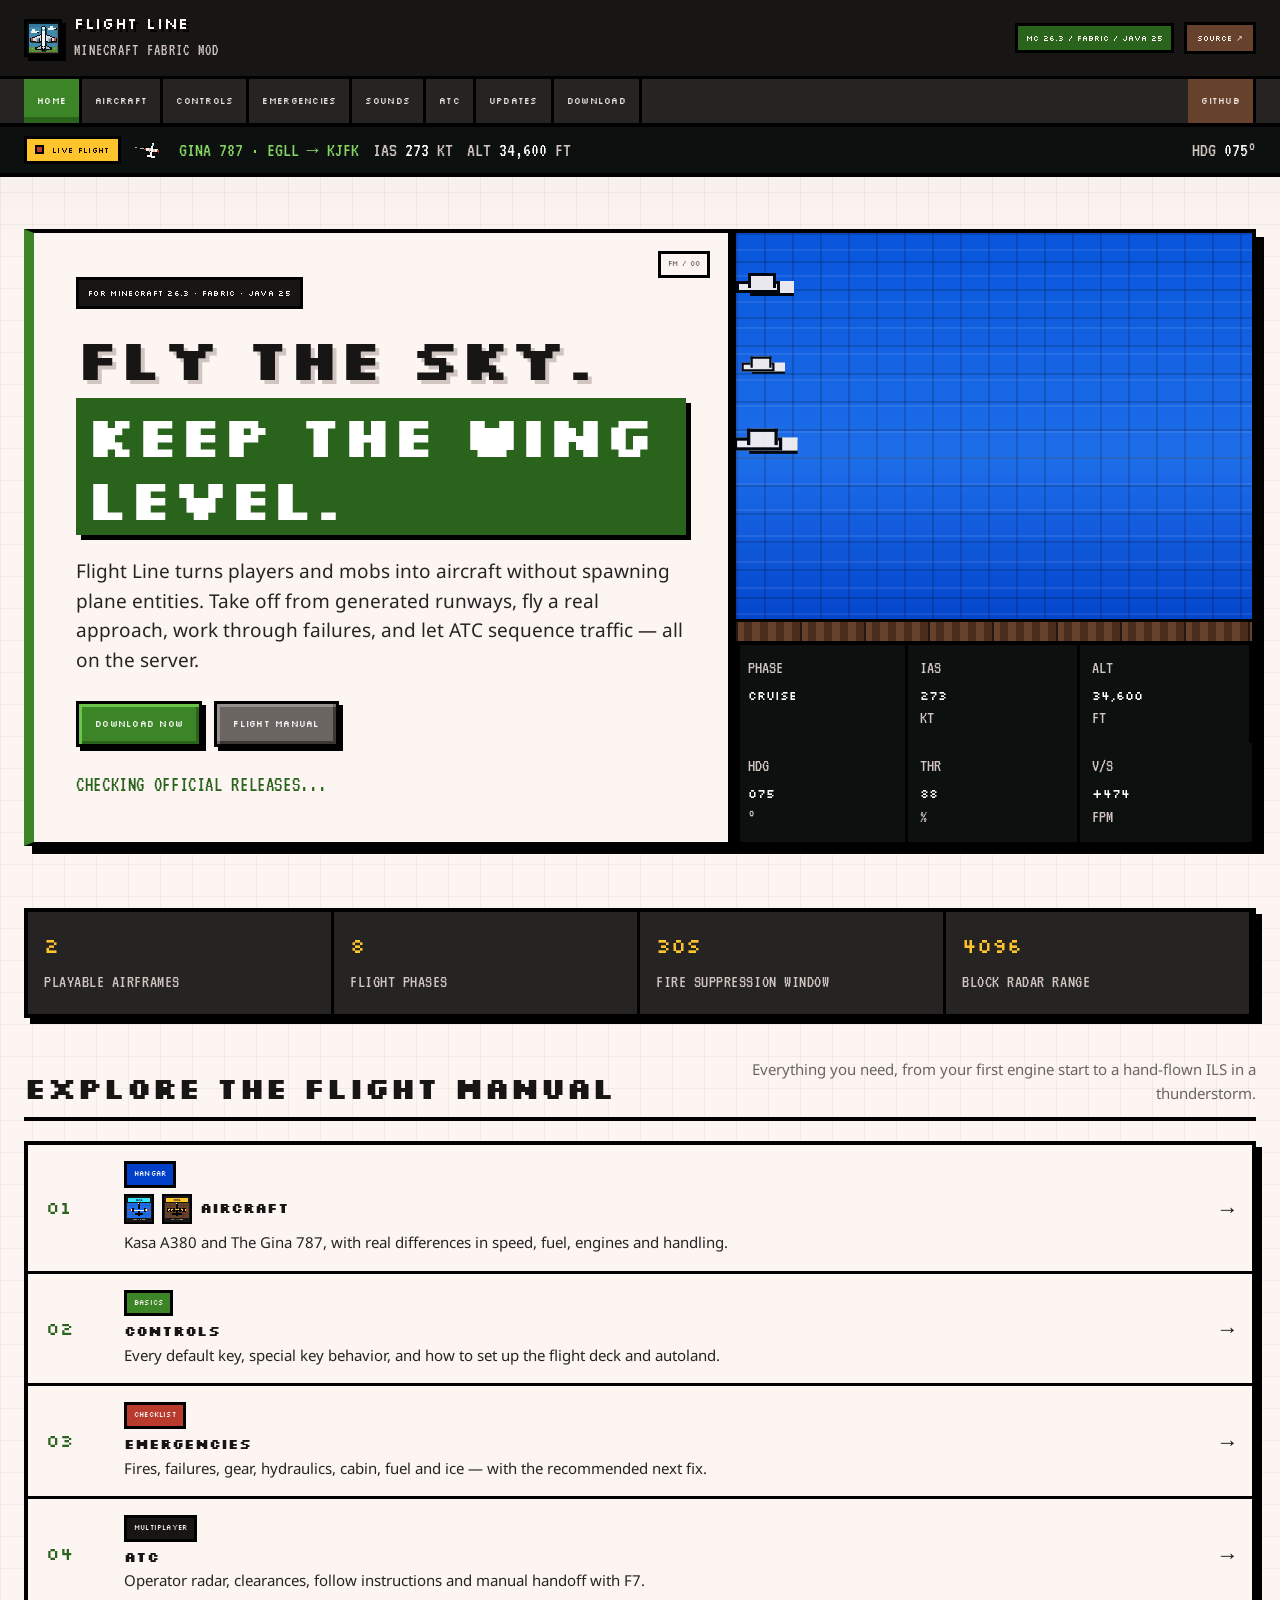
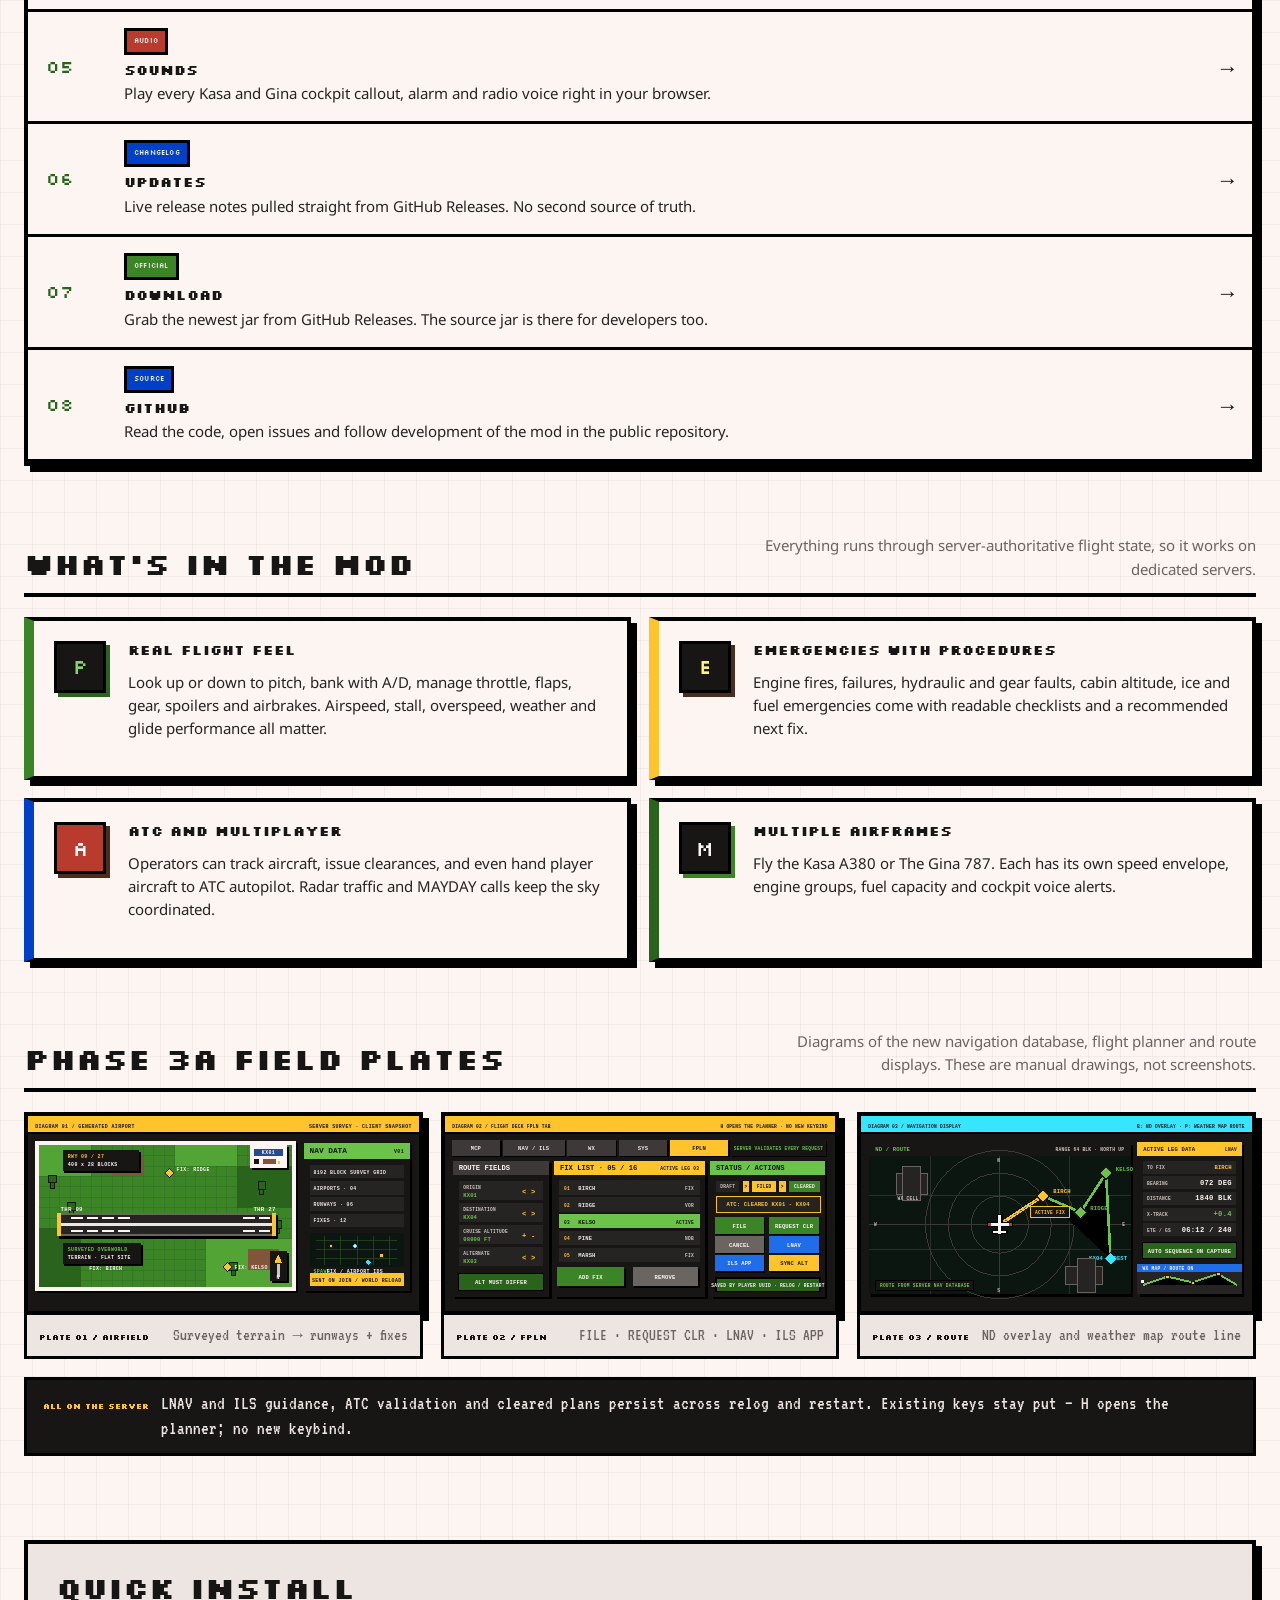
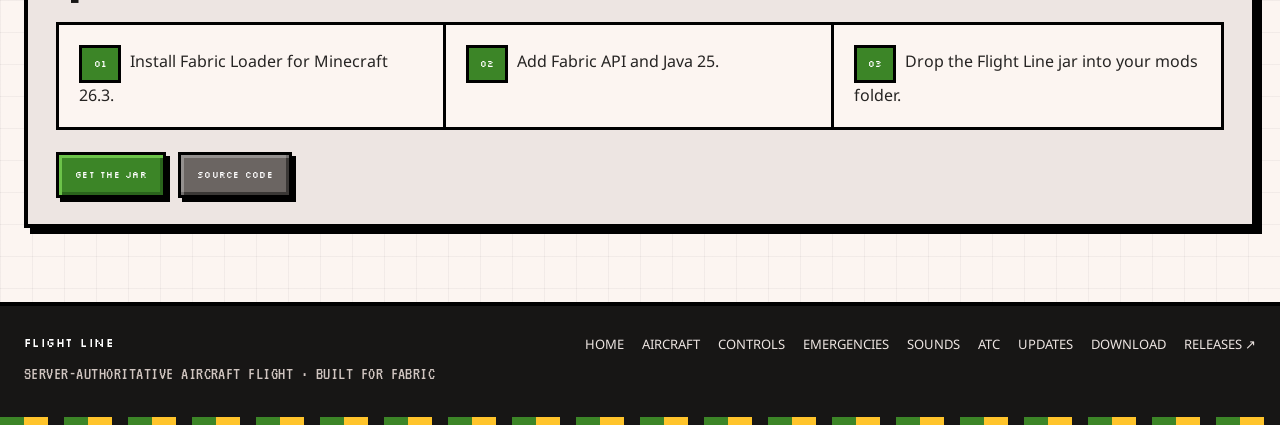
==== commit 1d61a50d: "Updated the website" ====
--- a/docs/index.html
+++ b/docs/index.html
@@ -92,7 +92,7 @@
             <div class="link-grid">
                 <a class="link-card pixel-box" href="aircraft.html">
                     <span class="tag cyan">HANGAR</span>
-                    <h3>Aircraft</h3>
+                    <h3><span class="link-title"><img src="img/kasa-a380-icon.svg" width="30" height="30" alt=""><img src="img/gina-787-icon.svg" width="30" height="30" alt="">Aircraft</span></h3>
                     <p>Kasa A380 and The Gina 787, with real differences in speed, fuel, engines and handling.</p>
                 </a>
                 <a class="link-card pixel-box" href="controls.html">
@@ -168,6 +168,28 @@
                     </div>
                 </article>
             </div>
+        </section>
+
+        <section class="container section">
+            <div class="section-heading">
+                <h2>Phase 3A field plates</h2>
+                <p>Diagrams of the new navigation database, flight planner and route displays. These are manual drawings, not screenshots.</p>
+            </div>
+            <div class="figure-strip">
+                <figure class="manual-figure">
+                    <img src="img/generated-runway.svg" width="1200" height="600" loading="lazy" alt="Diagram of a generated Overworld runway, airport and navigation fixes">
+                    <figcaption><b>PLATE 01 / AIRFIELD</b><span>Surveyed terrain → runways + fixes</span></figcaption>
+                </figure>
+                <figure class="manual-figure">
+                    <img src="img/flight-planner.svg" width="1200" height="600" loading="lazy" alt="Diagram of the H planner FPLN tab with route fields and action buttons">
+                    <figcaption><b>PLATE 02 / FPLN</b><span>FILE · REQUEST CLR · LNAV · ILS APP</span></figcaption>
+                </figure>
+                <figure class="manual-figure">
+                    <img src="img/nd-route-overlay.svg" width="1200" height="600" loading="lazy" alt="Diagram of waypoint diamonds and route data on the navigation display">
+                    <figcaption><b>PLATE 03 / ROUTE</b><span>ND overlay and weather map route line</span></figcaption>
+                </figure>
+            </div>
+            <p class="plate-note"><b>ALL ON THE SERVER</b><span>LNAV and ILS guidance, ATC validation and cleared plans persist across relog and restart. Existing keys stay put — H opens the planner; no new keybind.</span></p>
         </section>
 
         <section class="container section">
--- a/docs/style.css
+++ b/docs/style.css
@@ -1126,6 +1126,174 @@
     margin-top: 8px;
 }
 
+/* ---------- Manual plates and figures ---------- */
+
+.link-title {
+    display: inline-flex;
+    align-items: center;
+    gap: 8px;
+}
+
+.link-title img {
+    width: 30px;
+    height: 30px;
+    flex: 0 0 30px;
+    border: 2px solid var(--black);
+}
+
+.aircraft-emblem {
+    display: block;
+    width: 72px;
+    height: 72px;
+    border: 3px solid var(--black);
+    box-shadow: 5px 5px 0 var(--green-5);
+}
+
+.airframe-card.gina .aircraft-emblem {
+    box-shadow: 5px 5px 0 var(--brown-4);
+}
+
+.figure-strip,
+.plate-pair {
+    display: grid;
+    gap: 18px;
+    align-items: start;
+}
+
+.figure-strip {
+    grid-template-columns: repeat(3, minmax(0, 1fr));
+}
+
+.figure-strip.two {
+    grid-template-columns: repeat(2, minmax(0, 1fr));
+}
+
+.plate-pair {
+    grid-template-columns: minmax(0, 1.35fr) minmax(300px, 0.65fr);
+}
+
+.manual-figure {
+    min-width: 0;
+    margin: 0;
+}
+
+.manual-figure > img {
+    display: block;
+    width: 100%;
+    height: auto;
+    background: var(--void);
+    border: 4px solid var(--black);
+    box-shadow: 6px 6px 0 var(--black);
+}
+
+.manual-figure figcaption {
+    display: flex;
+    align-items: baseline;
+    justify-content: space-between;
+    gap: 10px;
+    padding: 10px 12px;
+    background: var(--paper-2);
+    border: 3px solid var(--black);
+    border-top: 0;
+}
+
+.manual-figure figcaption b {
+    color: var(--void);
+    font-family: "Silkscreen", "Courier New", monospace;
+    font-size: 8px;
+    line-height: 1.5;
+    white-space: nowrap;
+}
+
+.manual-figure figcaption span {
+    color: var(--slate);
+    font-family: "VT323", monospace;
+    font-size: 17px;
+    line-height: 1.2;
+    text-align: right;
+}
+
+.plate-notes {
+    min-width: 0;
+    padding: 22px 24px;
+    background: var(--paper-2);
+    border-left: 10px solid var(--green-5);
+}
+
+.plate-notes.warn { border-left-color: var(--red); }
+.plate-notes.cyan { border-left-color: var(--blue-5); }
+
+.plate-notes .note-index {
+    display: inline-block;
+    margin-bottom: 12px;
+    padding: 5px 7px;
+    color: var(--paper);
+    background: var(--void);
+    font-family: "Silkscreen", monospace;
+    font-size: 7px;
+    letter-spacing: 0.04em;
+}
+
+.plate-notes h3 {
+    color: var(--green-6);
+}
+
+.plate-notes.warn h3 { color: var(--red); }
+.plate-notes.cyan h3 { color: var(--blue-5); }
+
+.plate-notes table {
+    width: 100%;
+    margin-top: 14px;
+    border-collapse: collapse;
+    table-layout: fixed;
+}
+
+.plate-notes th,
+.plate-notes td {
+    padding: 8px;
+    text-align: left;
+    vertical-align: top;
+    font-size: 14px;
+    border-bottom: 2px solid var(--paper-3);
+    overflow-wrap: anywhere;
+}
+
+.plate-notes th {
+    color: #fff;
+    background: var(--void);
+    font-family: "Silkscreen", monospace;
+    font-size: 8px;
+    text-transform: uppercase;
+}
+
+.plate-notes td:first-child {
+    color: var(--green-6);
+    font-family: "VT323", monospace;
+    font-size: 18px;
+    white-space: nowrap;
+}
+
+.plate-note {
+    display: flex;
+    align-items: baseline;
+    gap: 12px;
+    margin-top: 18px;
+    padding: 12px 16px;
+    color: var(--paper-2);
+    background: var(--void);
+    border: 3px solid var(--black);
+    font-family: "VT323", monospace;
+    font-size: 19px;
+    line-height: 1.3;
+}
+
+.plate-note b {
+    color: var(--amber);
+    font-family: "Silkscreen", monospace;
+    font-size: 8px;
+    white-space: nowrap;
+}
+
 /* ---------- Download ---------- */
 
 .download-layout {
@@ -1187,6 +1355,7 @@
     max-height: 220px;
     margin-bottom: 22px;
     overflow: auto;
+    overflow-wrap: anywhere;
     padding: 16px;
     white-space: pre-wrap;
     color: var(--paper-2);
@@ -1270,6 +1439,7 @@
 .timeline {
     position: relative;
     display: grid;
+    grid-template-columns: minmax(0, 1fr);
     gap: 22px;
     padding: 10px 0 52px 42px;
 }
@@ -1287,6 +1457,7 @@
 
 .timeline-item {
     position: relative;
+    min-width: 0;
     padding: 22px 24px;
     background: var(--paper);
 }
@@ -1758,6 +1929,14 @@
     .stat:nth-child(-n + 2) {
         border-bottom: 3px solid var(--black);
     }
+
+    .plate-pair {
+        grid-template-columns: 1fr;
+    }
+
+    .figure-strip {
+        grid-template-columns: repeat(2, minmax(0, 1fr));
+    }
 }
 
 @media (max-width: 760px) {
@@ -1796,7 +1975,9 @@
     .two-col,
     .checklist-grid,
     .airframe-grid,
-    .steps {
+    .steps,
+    .figure-strip,
+    .figure-strip.two {
         grid-template-columns: 1fr;
     }
 
@@ -1888,6 +2069,32 @@
         width: 44px;
         height: 44px;
         font-size: 16px;
+    }
+
+    .link-title {
+        gap: 5px;
+    }
+
+    .link-title img {
+        width: 24px;
+        height: 24px;
+        flex-basis: 24px;
+    }
+
+    .aircraft-emblem {
+        width: 60px;
+        height: 60px;
+    }
+
+    .manual-figure figcaption,
+    .plate-note {
+        flex-direction: column;
+        align-items: flex-start;
+        gap: 4px;
+    }
+
+    .manual-figure figcaption span {
+        text-align: left;
     }
 
     .live-hud {
